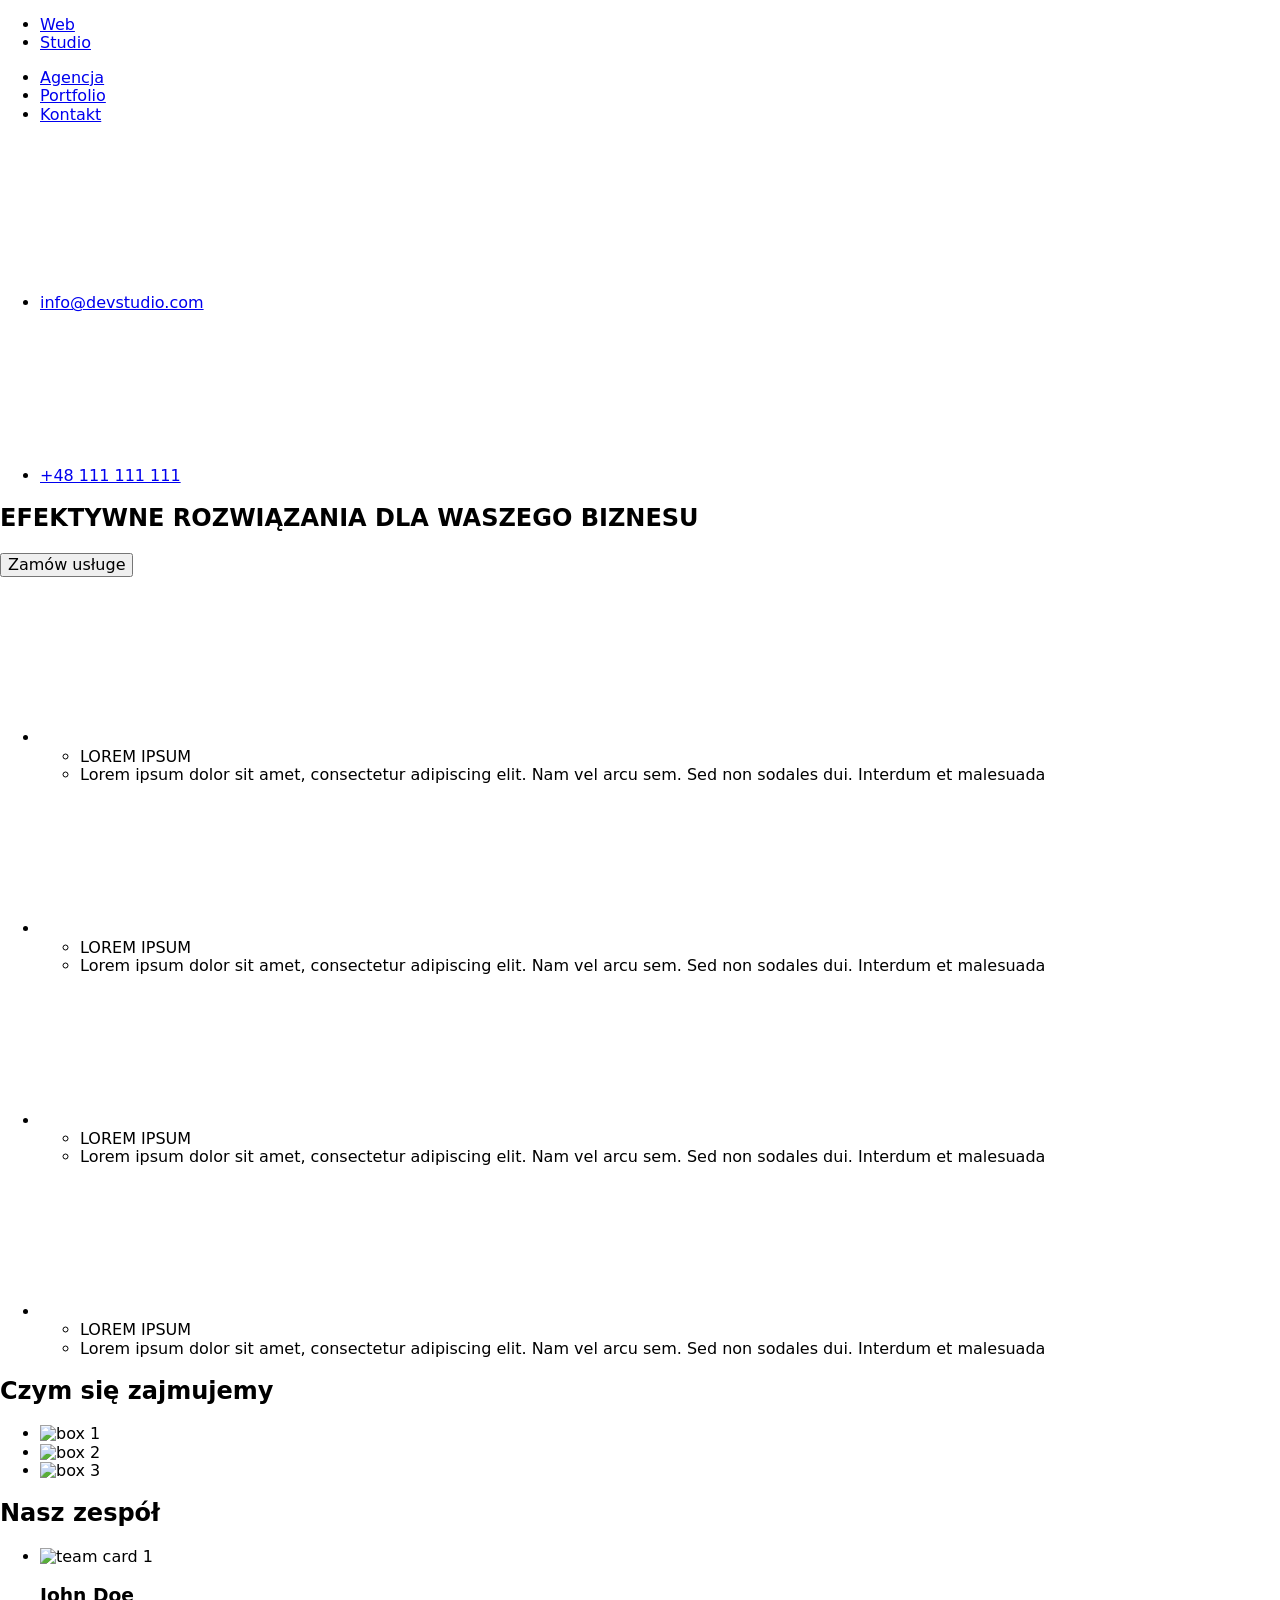
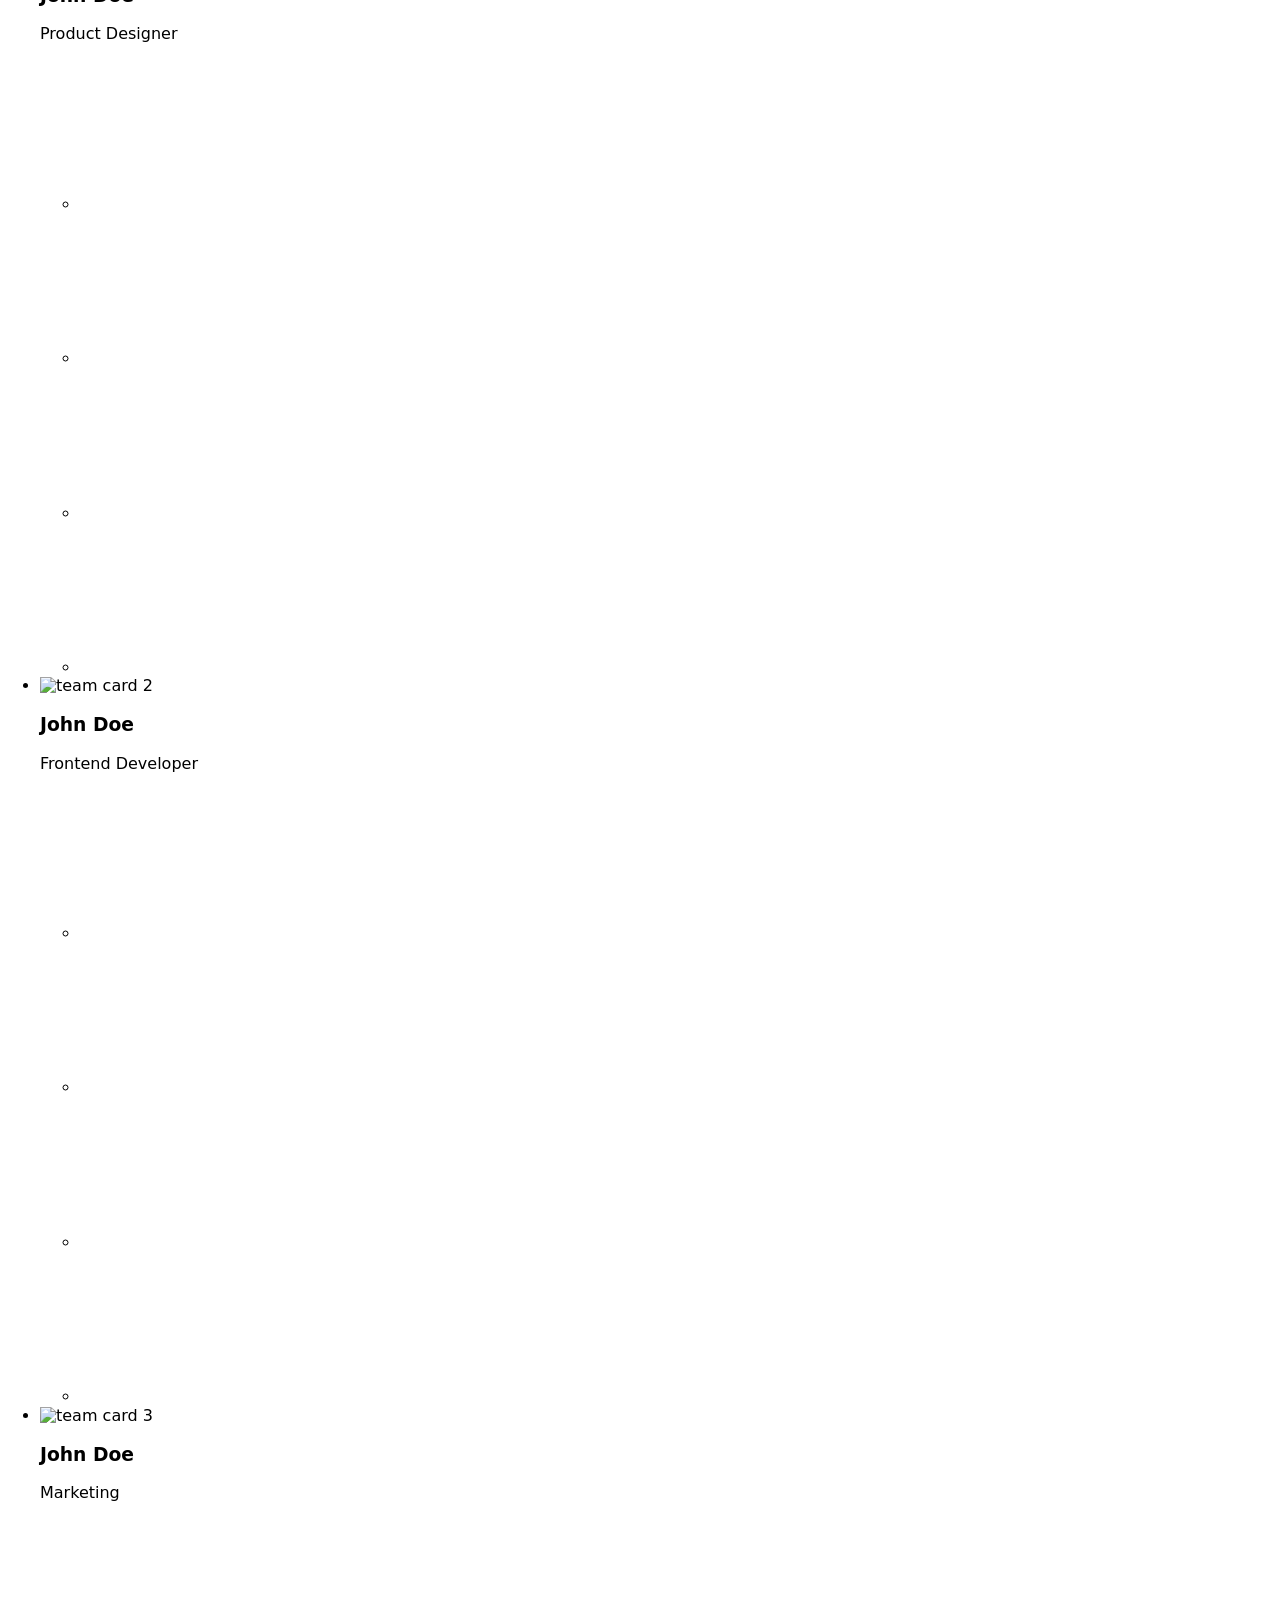
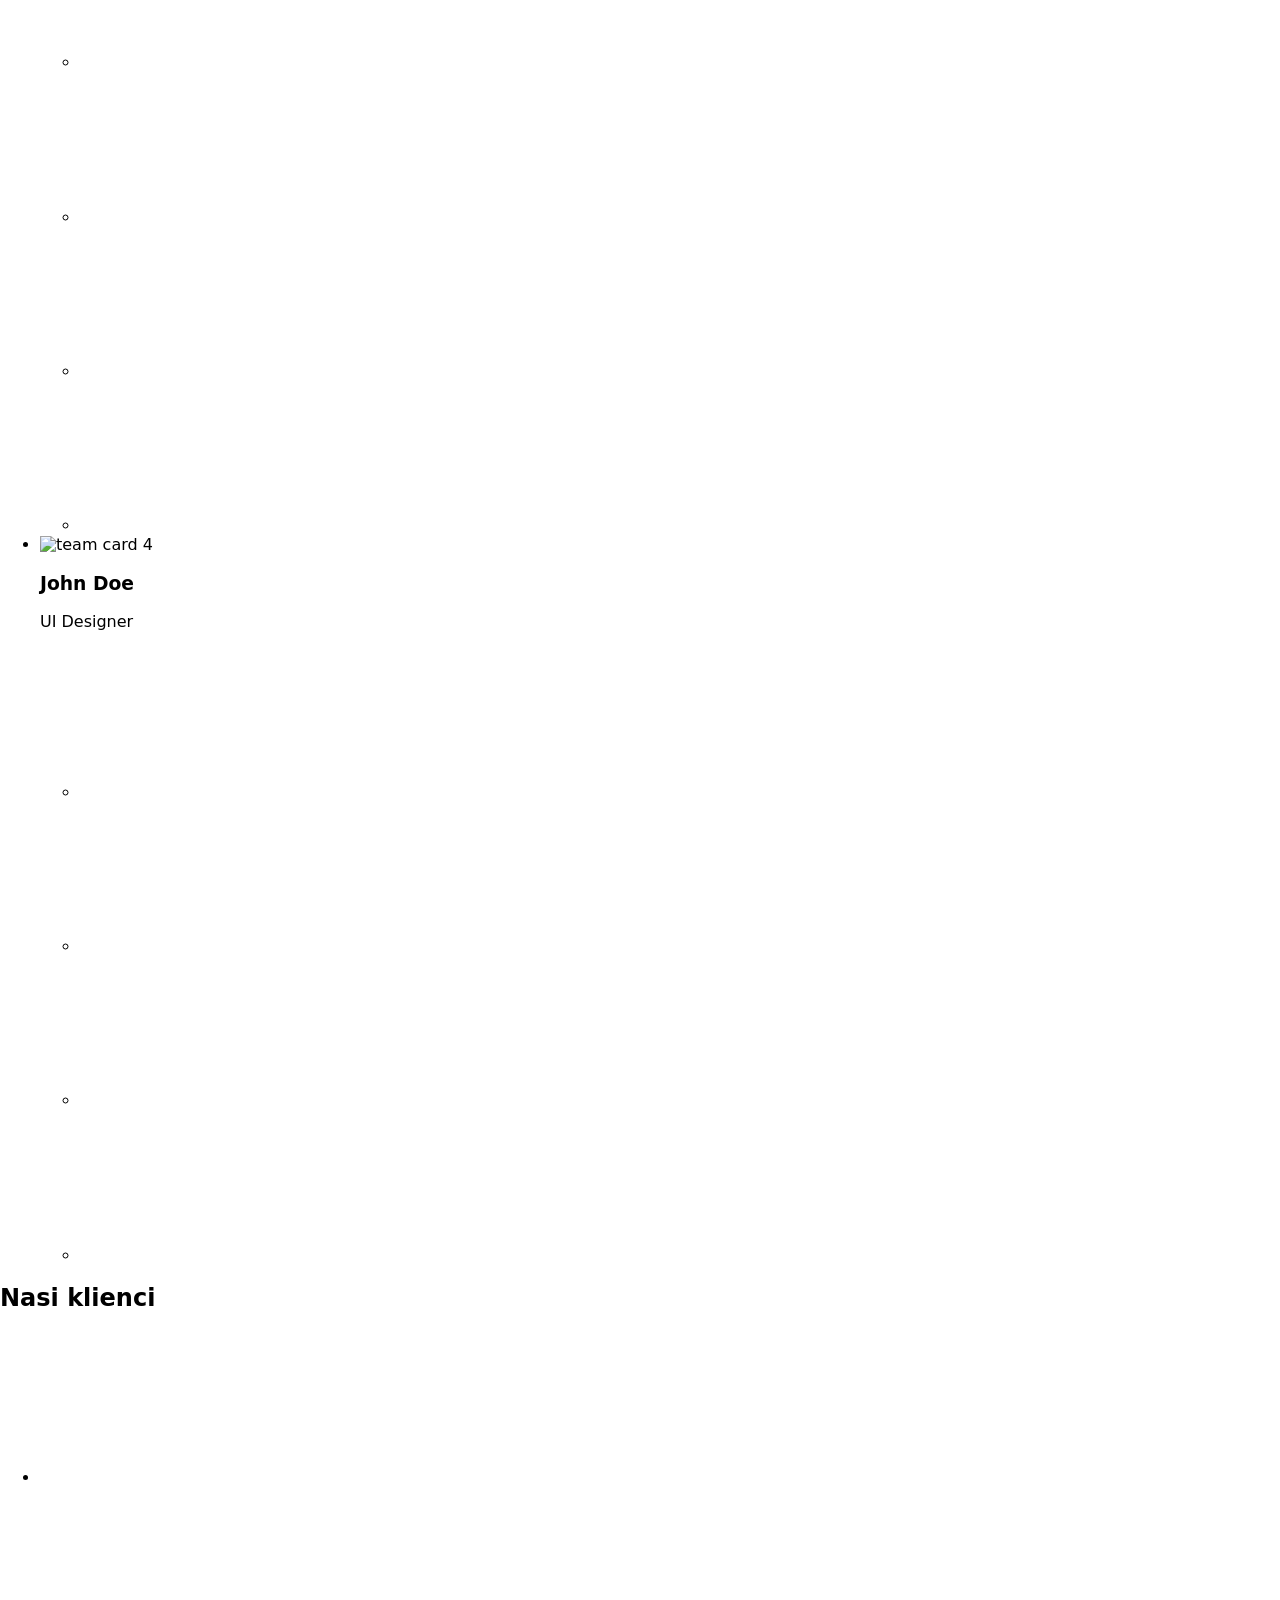
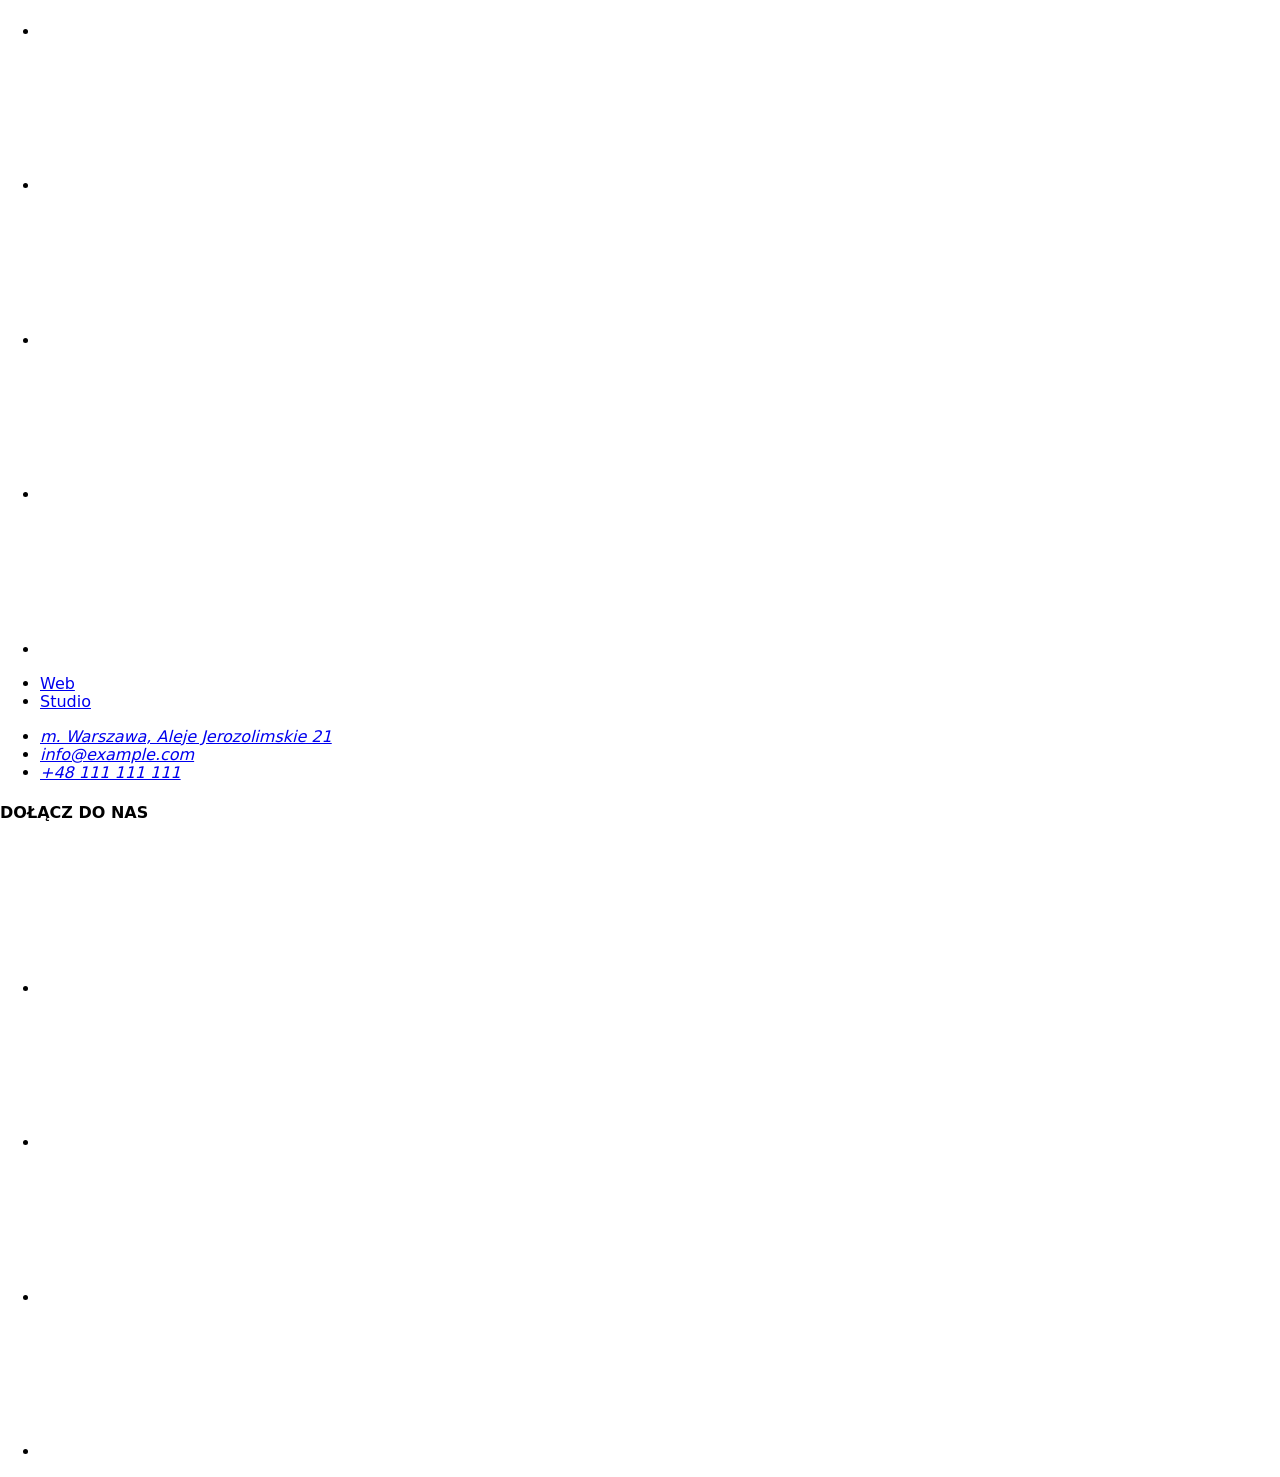
==== index.html @ bf9ada90 "Add files via upload" ====
<!DOCTYPE html>
<html lang="pl">
<head>
    <meta charset="UTF-8">
    <meta http-equiv="X-UA-Compatible" content="IE=edge">
    <meta name="viewport" content="width=device-width, initial-scale=1.0">
    <link rel="stylesheet" href="https://cdnjs.cloudflare.com/ajax/libs/modern-normalize/1.0.0/modern-normalize.min.css" />
    <link rel="stylesheet" href="css/style.css">
    <link rel="preconnect" href="https://fonts.googleapis.com">
    <link rel="preconnect" href="https://fonts.gstatic.com" crossorigin>
    <link href="https://fonts.googleapis.com/css2?family=Raleway:wght@700&family=Roboto:wght@400;500;700;900&display=swap"
        rel="stylesheet">
    <title>Studio</title>
</head>

<body>
    <header class="header">
        <div class="container">
            <nav class="navigation">
                <ul class="navigation-list-logo list">
                    <li class="navigation-list-logo-item"><a class="navigation-list-logo-item-left link" href="index.html">Web</a></li>
                    <li class="navigation-list-logo-item"><a class="navigation-list-logo-item-right link" href="index.html">Studio</a></li>
                </ul>
                <ul class="navigation-list list">
                    <li class="navigation-list-item"><a class="navigation-list-link link" href="#">Agencja</a></li>
                    <li class="navigation-list-item"><a class="navigation-list-link link" href="portfolio.html">Portfolio</a></li>
                    <li class="navigation-list-item"><a class="navigation-list-link link" href="#">Kontakt</a></li>
                </ul> 
            </nav>
                <div class="header-address">
                     <ul class="address list">
                        <svg class="address-icon-envelope">
                            <use href="image/icons.svg#icon-envelope"></use>
                        </svg>
                        <li class="address-list"><a class="address-list-mailto link" href="mailto:info@devstudio.com">info@devstudio.com</a></li>
                        <svg class="address-icon-smartphone">
                            <use href="image/icons.svg#icon-smartphone"></use>
                        </svg>
                        <li class="address-list"><a class="address-list-phone-number link" href="tel:+48111111111">+48 111 111 111</a></li>
                    </ul>
                </div>
        </div>
    </header>
    
    <main class="main">
        <div class="">
            <!--HERO-->
            <section class="hero">
                <div class="container">
                    <div class="hero-central">
                        <h1 class="main-header">EFEKTYWNE ROZWIĄZANIA DLA WASZEGO BIZNESU</h1>
                        <div class="hero-button">
                        <button class="modal-btn size" type="button">Zamów usługe</button>
                        </div>
                    </div>
                </div>
            </section>

            <!-- O nas -->
            <section class="about section">
                <!--Nasze atuty-->
                <div class="about-top">
                    <ul class="about-strengths-list">
                        <li class="about-strengths-list-item list">
                            <div class="about-icon">
                                <svg class="about-icon-item">
                                    <use href="image/icons.svg#icon-antenna"></use>
                                </svg>
                            </div>
                            <ul class="about-strengths-list-item-list list">
                                <li class="about-strengths-list-item-list-item">LOREM IPSUM</li>
                                <li class="about-strengths-list-item-list-item-text">Lorem ipsum dolor sit amet, consectetur adipiscing elit. Nam vel arcu sem. Sed non sodales dui. Interdum et malesuada</li>
                            </ul>
                        </li>    
                   
                        <li class="about-strengths-list-item list">
                            <div class="about-icon">
                                <svg class="about-icon-item">
                                    <use href="image/icons.svg#icon-clock"></use>
                                </svg>
                            </div>
                            <ul class="about-strengths-list-item-list list">
                                <li class="about-strengths-list-item-list-item">LOREM IPSUM</li>
                                <li class="about-strengths-list-item-list-item-text">Lorem ipsum dolor sit amet, consectetur adipiscing elit. Nam vel arcu sem. Sed non sodales dui. Interdum et malesuada</li>
                            </ul>
                        </li>
                        <li class="about-strengths-list-item list">
                            <div class="about-icon">
                                <svg class="about-icon-item">
                                    <use href="image/icons.svg#icon-diagram"></use>
                                </svg>
                            </div>
                            <ul class="about-strengths-list-item-list list">
                                <li class="about-strengths-list-item-list-item">LOREM IPSUM</li>
                                <li class="about-strengths-list-item-list-item-text">Lorem ipsum dolor sit amet, consectetur adipiscing elit. Nam vel arcu sem. Sed non sodales dui. Interdum et malesuada</li>
                            </ul>
                        </li>
                        <li class="about-strengths-list-item list">
                            <div class="about-icon">
                                <svg class="about-icon-item">
                                    <use href="image/icons.svg#icon-astronaut"></use>
                                </svg>
                            </div>
                            <ul class="about-strengths-list-item-list list">
                                <li class="about-strengths-list-item-list-item">LOREM IPSUM</li>
                                <li class="about-strengths-list-item-list-item-text">Lorem ipsum dolor sit amet, consectetur adipiscing elit. Nam vel arcu sem. Sed non sodales dui. Interdum et malesuada</li>
                            </ul>
                            </li>
                    </ul>
                </div>

                <!--Czym się zajmujemy-->
                <div class="about-bottom">
                    <h2 class="secondary-header we-do">Czym się zajmujemy</h2>
                    <ul class="about-img-list">
                        <li class="about-img-list-item list">
                            <img class="about-img-list-img" src="image/job/box1.jpg" alt="box 1" width="370" height="294"/>
                        </li>
                        <li class="about-img-list-item list">
                            <img class="about-img-list-img" src="image/job/box2.jpg" alt="box 2" width="370" height="294"/>
                        </li>
                        <li class="about-img-list-item list">
                            <img class="about-img-list-img" src="image/job/box3.jpg" alt="box 3" width="370" height="294"/>
                        </li>
                    </ul>
                </div>
            </section>

            <!--Agencja-->
            <section class="agency">
                <h2 class="secondary-header team">Nasz zespół</h2>
                <div class="agency-central">
                    <ul class="agency-img-list">
                        <li class="agency-img-list-item list">
                            <img class="agency-img-list-item-team" src="image/team/teamcard1.jpg" alt="team card 1" width="270" height="260">
                                <h3 class="agency-list-name">John Doe</h3>
                                <p class="agency-img-list-item-team-item">Product Designer</p>
                                <ul class="social-list list">
                                    <li class="social-list-item link">
                                        <a class="social-list-link light" href="#">
                                            <svg class="social-icon">
                                                <use href="image/icons.svg#icon-instagram"></use>
                                            </svg>
                                        </a>
                                    </li>
                                    <li class="social-list-item link">
                                        <a class="social-list-link light" href="#">
                                            <svg class="social-icon">
                                                <use href="image/icons.svg#icon-twitter"></use>
                                            </svg>
                                        </a>
                                    </li>
                                    <li class="social-list-item link">
                                        <a class="social-list-link light" href="#">
                                            <svg class="social-icon">
                                                <use href="image/icons.svg#icon-facebook"></use>
                                            </svg>
                                        </a>
                                    </li>
                                    <li class="social-list-item link">
                                        <a class="social-list-link light" href="#">
                                            <svg class="social-icon">
                                                <use href="image/icons.svg#icon-linkedin"></use>
                                            </svg>
                                        </a>
                                    </li>
                                </ul>
                        </li>
                        <li class="agency-img-list-item list">
                            <img class="agency-img-list-item-team" src="image/team/teamcard2.jpg" alt="team card 2" width="270" height="260">
                                <h3 class="agency-list-name">John Doe</h3>
                                <p class="agency-img-list-item-team-item">Frontend Developer</p>
                                <ul class="social-list list">
                                    <li class="social-list-item link">
                                        <a class="social-list-link light" href="#">
                                            <svg class="social-icon">
                                                <use href="image/icons.svg#icon-instagram"></use>
                                            </svg>
                                        </a>
                                    </li>
                                    <li class="social-list-item link">
                                        <a class="social-list-link light" href="#">
                                            <svg class="social-icon">
                                                <use href="image/icons.svg#icon-twitter"></use>
                                            </svg>
                                        </a>
                                    </li>
                                    <li class="social-list-item link">
                                        <a class="social-list-link light" href="#">
                                            <svg class="social-icon">
                                                <use href="image/icons.svg#icon-facebook"></use>
                                            </svg>
                                        </a>
                                    </li>
                                    <li class="social-list-item link">
                                        <a class="social-list-link light" href="#">
                                            <svg class="social-icon">
                                                <use href="image/icons.svg#icon-linkedin"></use>
                                            </svg>
                                        </a>
                                    </li>
                                </ul>
                        </li>
                        <li class="agency-img-list-item list">
                            <img class="agency-img-list-item-team" src="image/team/teamcard3.jpg" alt="team card 3" width="270" height="260">
                                <h3 class="agency-list-name">John Doe</h3>
                                <p class="agency-img-list-item-team-item">Marketing</p>
                                    <ul class="social-list list">
                                        <li class="social-list-item link">
                                            <a class="social-list-link light" href="#">
                                                <svg class="social-icon">
                                                    <use href="image/icons.svg#icon-instagram"></use>
                                                </svg>
                                            </a>
                                        </li>
                                        <li class="social-list-item link">
                                            <a class="social-list-link light" href="#">
                                                <svg class="social-icon">
                                                    <use href="image/icons.svg#icon-twitter"></use>
                                                </svg>
                                            </a>
                                        </li>
                                        <li class="social-list-item link">
                                            <a class="social-list-link light" href="#">
                                                <svg class="social-icon">
                                                    <use href="image/icons.svg#icon-facebook"></use>
                                                </svg>
                                            </a>
                                        </li>
                                        <li class="social-list-item link">
                                            <a class="social-list-link light" href="#">
                                                <svg class="social-icon">
                                                    <use href="image/icons.svg#icon-linkedin"></use>
                                                </svg>
                                            </a>
                                        </li>
                                    </ul>
                        </li>
                        <li class="agency-img-list-item list">
                            <img class="agency-img-list-item-team" src="image/team/teamcard4.jpg" alt="team card 4" width="270" height="260">
                                <h3 class="agency-list-name">John Doe</h3>
                                <p class="agency-img-list-item-team-item">UI Designer</p>
                                    <ul class="social-list list">
                                        <li class="social-list-item link">
                                            <a class="social-list-link light" href="#">
                                                <svg class="social-icon">
                                                    <use href="image/icons.svg#icon-instagram"></use>
                                                </svg>
                                            </a>
                                        </li>
                                        <li class="social-list-item link">
                                            <a class="social-list-link light" href="#">
                                                <svg class="social-icon">
                                                    <use href="image/icons.svg#icon-twitter"></use>
                                                </svg>
                                            </a>
                                        </li>
                                        <li class="social-list-item link">
                                            <a class="social-list-link light" href="#">
                                                <svg class="social-icon">
                                                    <use href="image/icons.svg#icon-facebook"></use>
                                                </svg>
                                            </a>
                                        </li>
                                        <li class="social-list-item link">
                                            <a class="social-list-link light" href="#">
                                                <svg class="social-icon">
                                                    <use href="image/icons.svg#icon-linkedin"></use>
                                                </svg>
                                            </a>
                                        </li>
                                    </ul>
                        </li>
                    
                    </ul>
                </div>

            </section>
                <!--Nasi klienci / OUR CUSTOMERS-->
            <section class="customers container section">
                <div class="customers-item">
                    <h2 class="secondary-header our">Nasi klienci</h2>
                    <ul class="customers-list">
                        <li class="customers-list-item">
                            <svg class="customers-icon">
                                <use href="image/icons.svg#icon-yaco"></use>
                            </svg>
                        </li>
                        <li class="customers-list-item">
                            <svg class="customers-icon">
                                <use href="image/icons.svg#icon-group"></use>
                            </svg>
                        </li>
                        <li class="customers-list-item">
                            <svg class="customers-icon">
                                <use href="image/icons.svg#icon-object"></use>
                            </svg>
                        </li>
                        <li class="customers-list-item">
                            <svg class="customers-icon">
                                <use href="image/icons.svg#icon-foster-peters"></use>
                            </svg>
                        </li>
                        <li class="customers-list-item">
                            <svg class="customers-icon">
                                <use href="image/icons.svg#icon-brand"></use>
                            </svg>
                        </li>
                        <li class="customers-list-item">
                            <svg class="customers-icon">
                                <use href="image/icons.svg#icon-tag-line"></use>
                            </svg>
                        </li>
                    </ul>
                </div>
            </section>
        </div>
    
    </main>

    <footer class="footer">
        <div class="footer-item container">
            <div class="footer-logo">
                <ul class="navigation-list-logo list">
                    <li><a class="navigation-list-logo-item-left" href="index.html">Web</a></li>
                    <li><a class="navigation-list-logo-item-right color" href="index.html">Studio</a></li>
                </ul>
            </div>
            <div class="footer-address top-fm">
                <address class="address">
                    <ul class="address-list list">
                        <li class="address-list-item"><a class="address-list-item-link-address link" href="#" target="_blank">m. Warszawa, Aleje Jerozolimskie 21</a></li>
                        <li class="address-list-item"><a class="address-list-item-link-mailto link" href="mailto:info@example.com">info@example.com</a></li>
                        <li class="address-list-item"><a class="address-list-item-link-phone-number link" href="tel:+48111111111">+48 111 111 111</a></li>
                    </ul>
                </address>
            </div>
           
            <div class="footer-social-list">
               <h4 class="footer-social-item">DOŁĄCZ DO NAS</h4>
                <ul class="social-list list">
                    <li class="social-list-item link">
                        <a class="social-list-link dark" href="#">
                            <svg class="social-icon">
                                <use href="image/icons.svg#icon-instagram"></use>
                            </svg>
                        </a>
                    </li>
                    <li class="social-list-item link">
                        <a class="social-list-link dark" href="#">
                            <svg class="social-icon">
                                <use href="image/icons.svg#icon-twitter"></use>
                            </svg>
                        </a>
                    </li>
                    <li class="social-list-item link">
                        <a class="social-list-link dark" href="#">
                            <svg class="social-icon">
                                <use href="image/icons.svg#icon-facebook"></use>
                            </svg>
                        </a>
                    </li>
                    <li class="social-list-item link">
                        <a class="social-list-link dark" href="#">
                            <svg class="social-icon">
                                <use href="image/icons.svg#icon-linkedin"></use>
                            </svg>
                        </a>
                    </li>
                </ul>
            </div>
        </div>
    </footer>
</body>
</html>
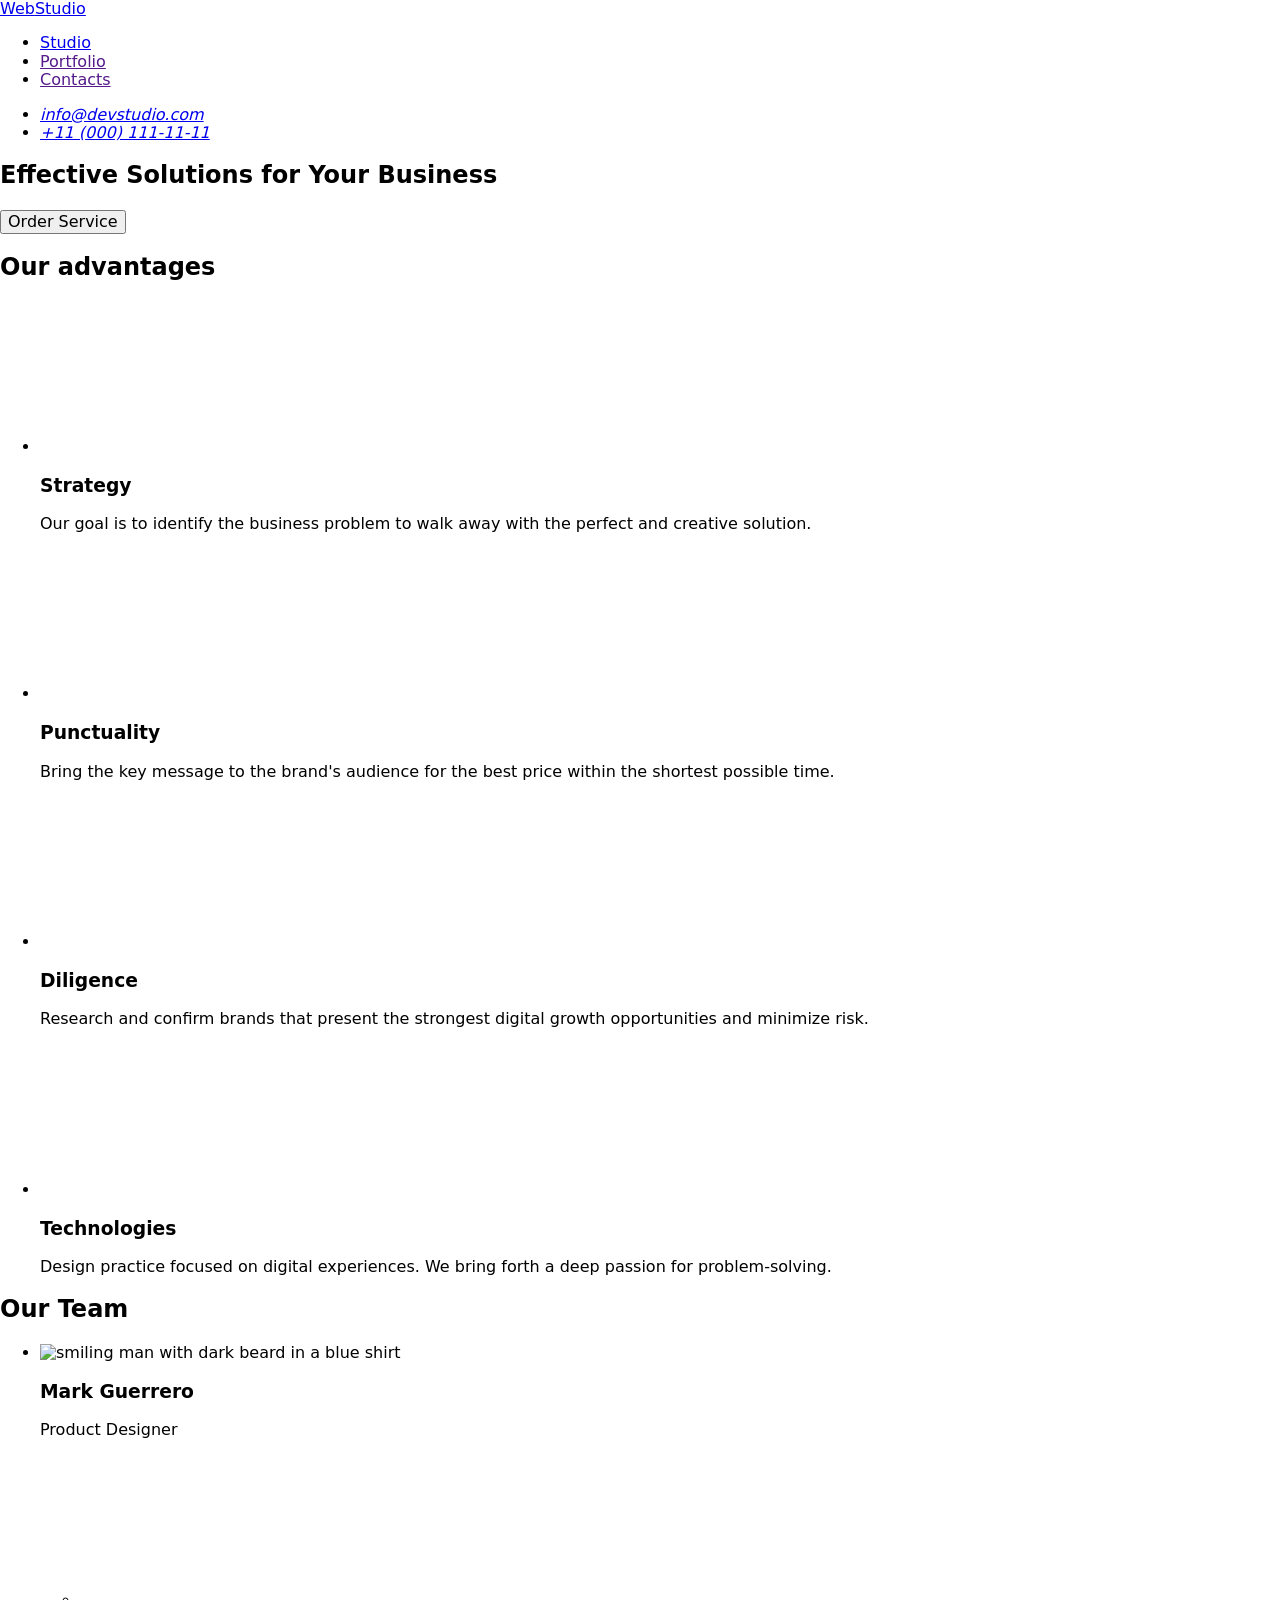
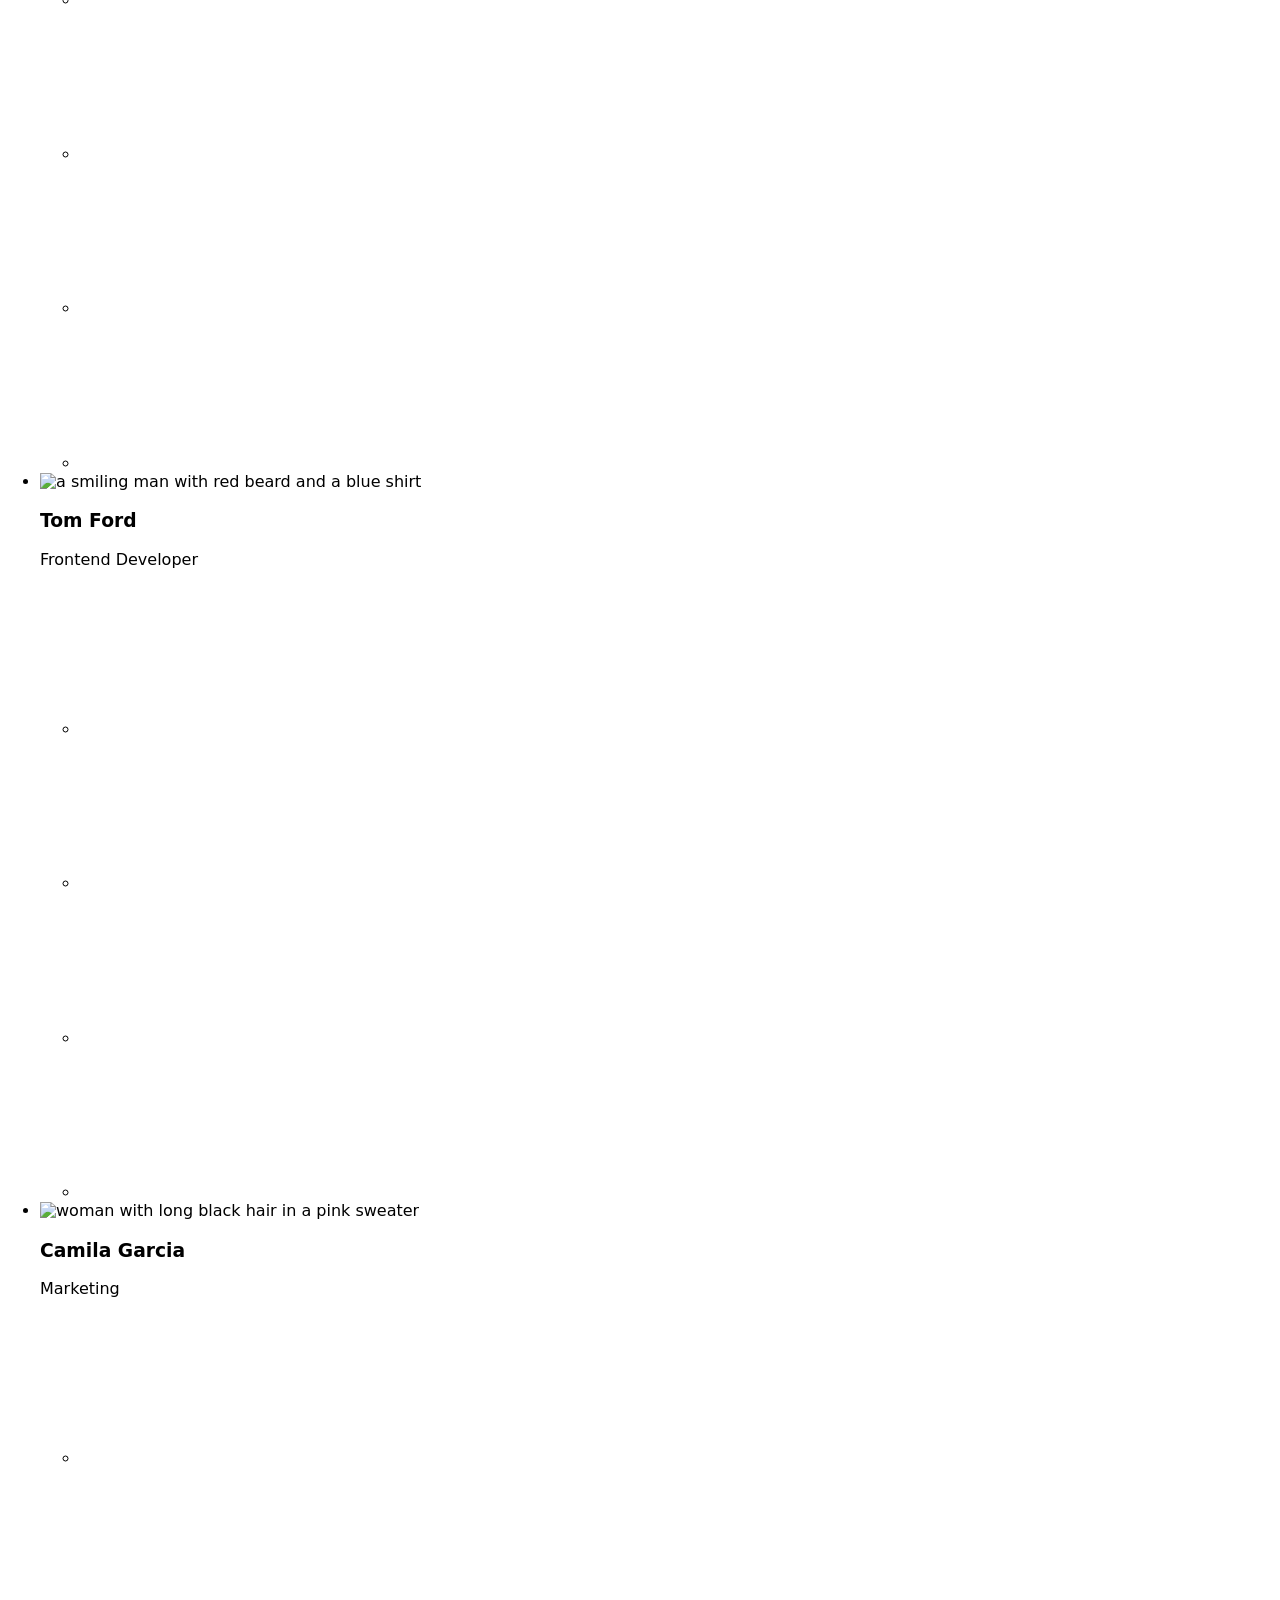
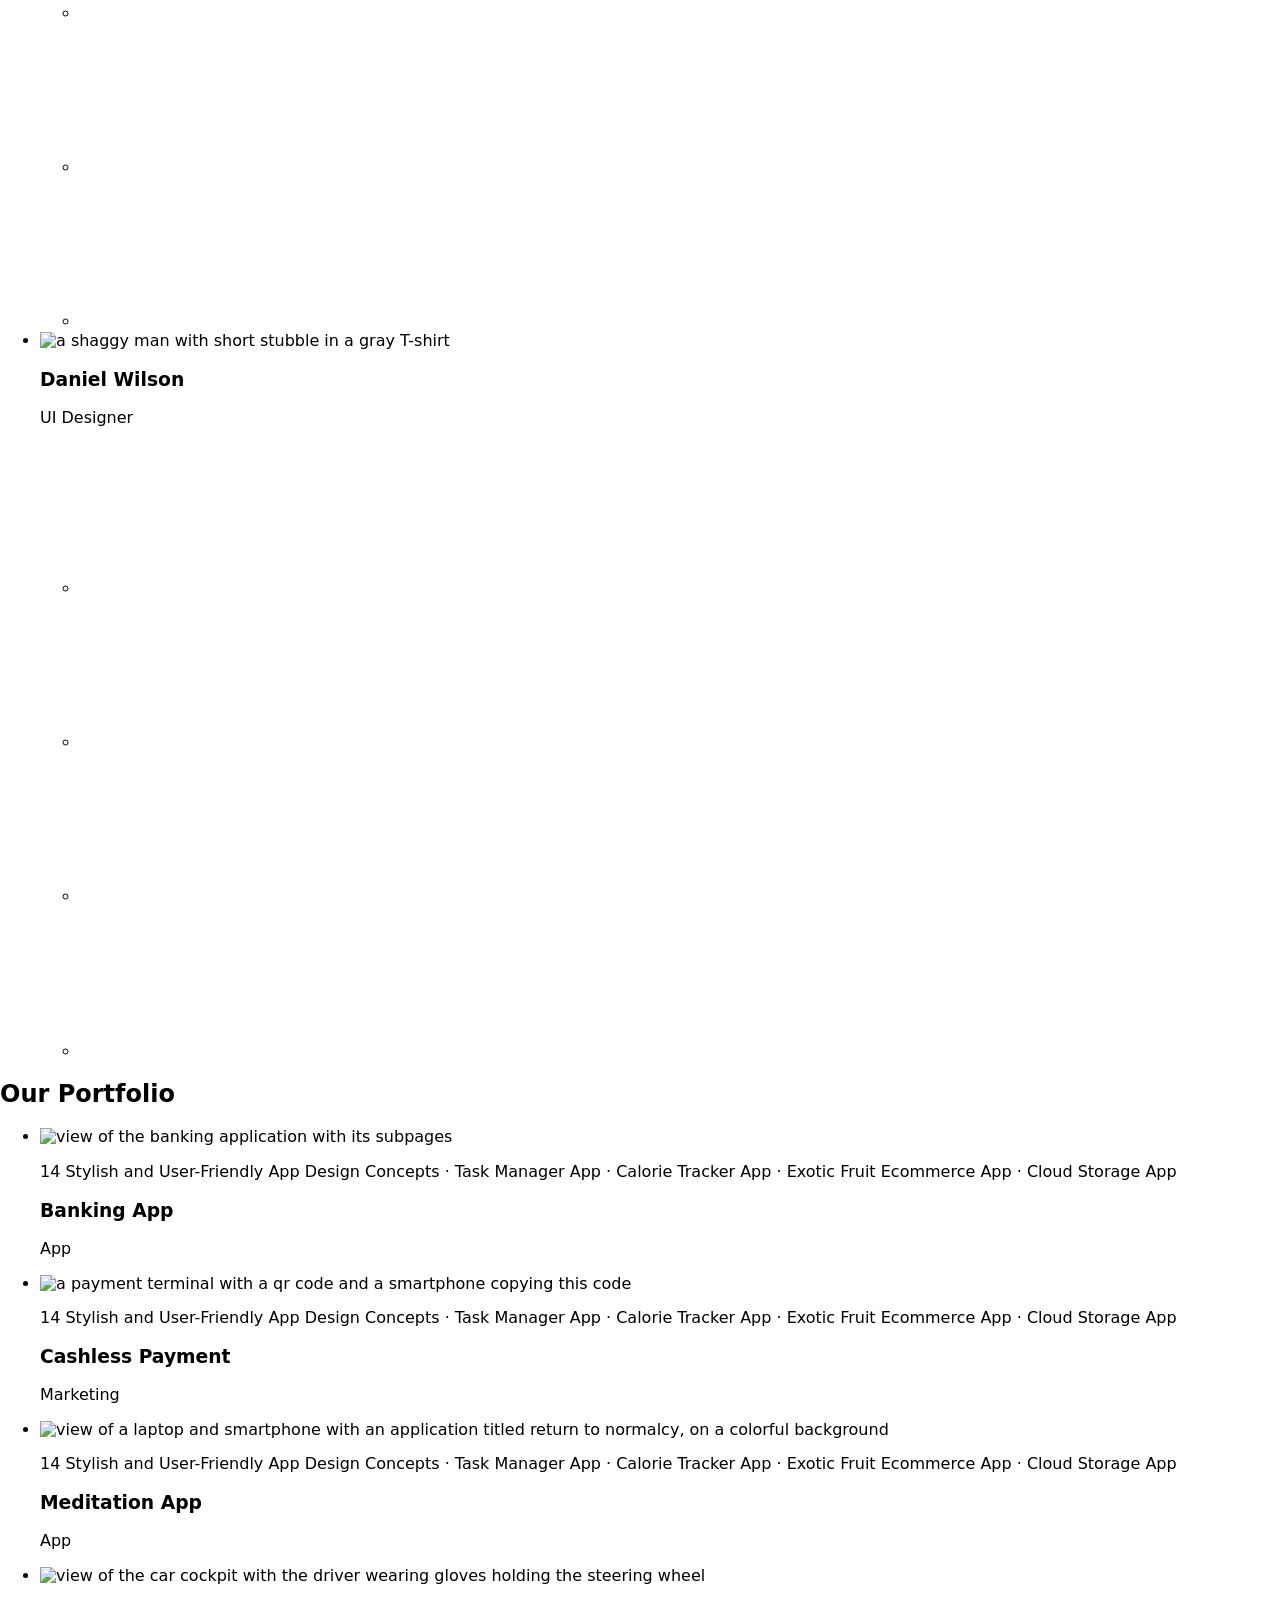
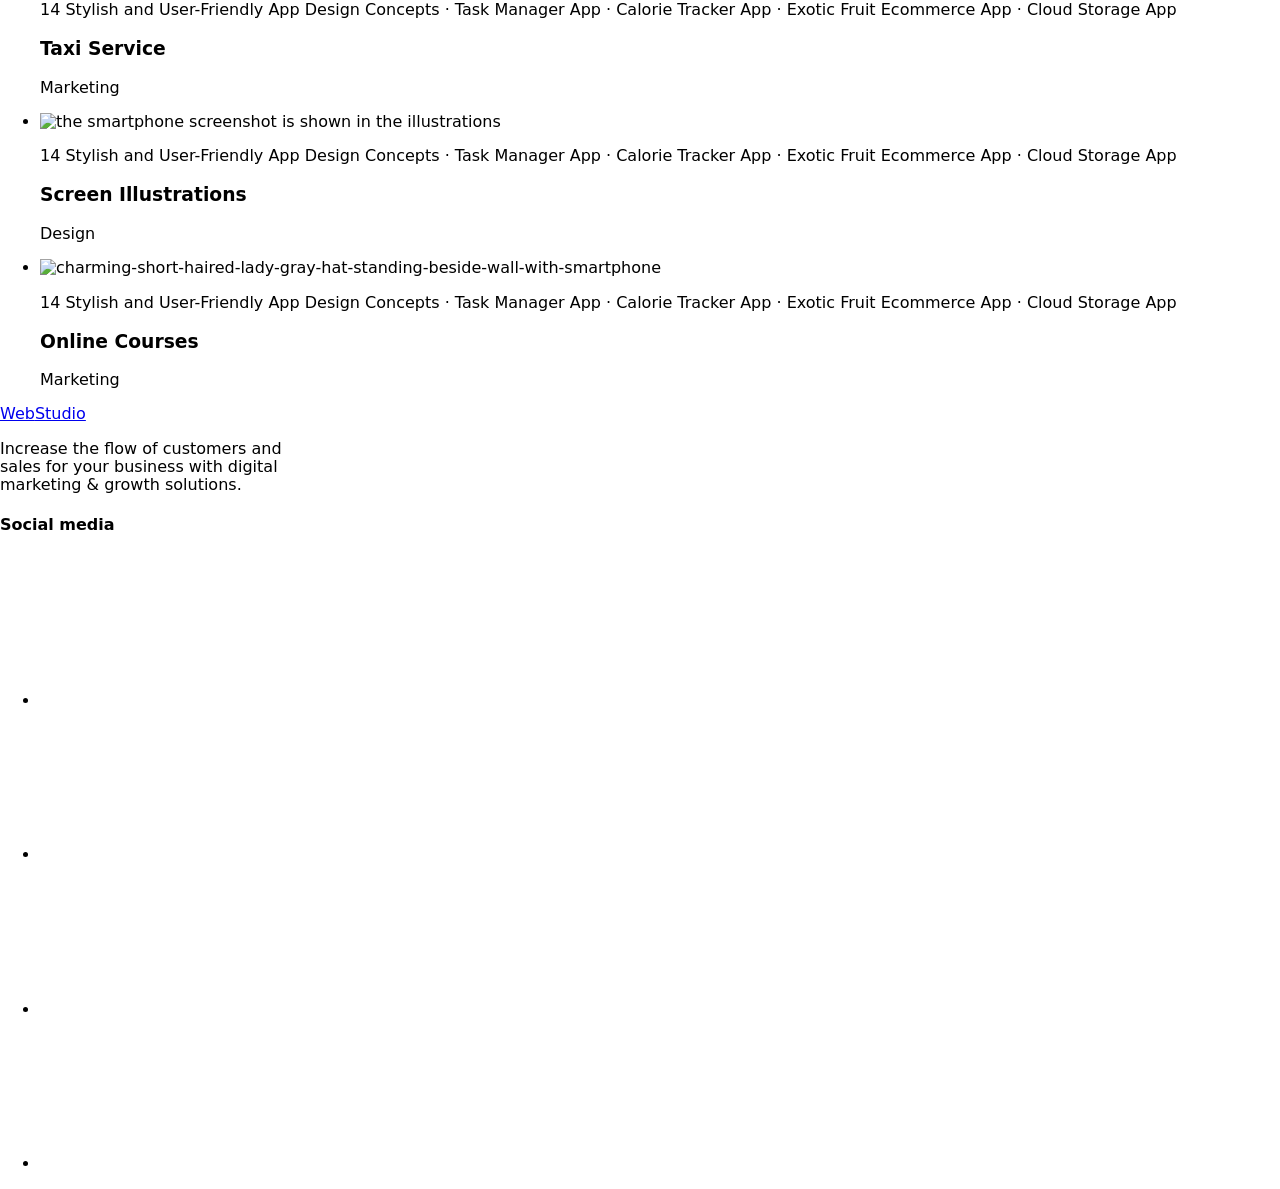
==== commit 4a515b5e: "Add files via upload" ====
--- a/index.html
+++ b/index.html
@@ -1,375 +1,468 @@
 <!DOCTYPE html>
-<html lang="pl">
-<head>
-    <meta charset="UTF-8">
-    <meta http-equiv="X-UA-Compatible" content="IE=edge">
-    <meta name="viewport" content="width=device-width, initial-scale=1.0">
-    <link rel="stylesheet" href="https://cdnjs.cloudflare.com/ajax/libs/modern-normalize/1.0.0/modern-normalize.min.css" />
-    <link rel="stylesheet" href="css/style.css">
-    <link rel="preconnect" href="https://fonts.googleapis.com">
-    <link rel="preconnect" href="https://fonts.gstatic.com" crossorigin>
-    <link href="https://fonts.googleapis.com/css2?family=Raleway:wght@700&family=Roboto:wght@400;500;700;900&display=swap"
-        rel="stylesheet">
-    <title>Studio</title>
-</head>
-
-<body>
+<html lang="en">
+  <head>
+    <meta charset="UTF-8" />
+    <meta http-equiv="X-UA-Compatible" content="IE=edge" />
+    <meta name="viewport" content="width=device-width, initial-scale=1.0" />
+    <link rel="preconnect" href="https://fonts.googleapis.com" />
+    <link rel="preconnect" href="https://fonts.gstatic.com" crossorigin />
+    <link
+      href="https://fonts.googleapis.com/css2?family=Raleway:ital,wght@0,700;1,700&family=Roboto:wght@400;500;700&display=swap"
+      rel="stylesheet"
+    />
+    <link
+      rel="stylesheet"
+      href="https://cdn.jsdelivr.net/npm/modern-normalize@1.1.0/modern-normalize.min.css"
+    />
+    <link rel="stylesheet" href="./css/styles.css" />
+    <title>WebStudio</title>
+  </head>
+
+  <body>
     <header class="header">
+      <div class="container">
+        <nav class="navigation">
+          <a href="./index.html" class="navigation-list-logo-item-left"
+            >Web<span class="navigation-list-logo-item-right">Studio</span></a
+          >
+          <ul class="navigation-list">
+            <li class="navigation-list-item">
+              <a class="navigation-list-link" href="./index.html">Studio</a>
+            </li>
+            <li class="navigation-list-item">
+              <a class="navigation-list-link" href="">Portfolio</a>
+            </li>
+            <li class="navigation-list-item">
+              <a class="navigation-list-link" href="">Contacts</a>
+            </li>
+          </ul>
+        </nav>
+        <address class="address">
+          <ul class="address-list-item">
+            <li class="address-list">
+              <a
+                class="address-list-mailto-phone"
+                href="mailto:info@devstudio.com"
+                >info@devstudio.com</a
+              >
+            </li>
+            <li class="address-list">
+              <a
+                class="address-list-mailto-phone"
+                href="teladdress-list-mailto-phone:+110001111111"
+                >+11 (000) 111-11-11</a
+              >
+            </li>
+          </ul>
+        </address>
+      </div>
+    </header>
+
+    <main class="main">
+      <!--HERO-->
+      <section class="hero">
         <div class="container">
-            <nav class="navigation">
-                <ul class="navigation-list-logo list">
-                    <li class="navigation-list-logo-item"><a class="navigation-list-logo-item-left link" href="index.html">Web</a></li>
-                    <li class="navigation-list-logo-item"><a class="navigation-list-logo-item-right link" href="index.html">Studio</a></li>
+          <h1 class="hero-header">Effective Solutions for Your Business</h1>
+          <button class="modal-btn" type="button">Order Service</button>
+        </div>
+      </section>
+
+      <!--O nas-->
+      <section class="about">
+        <div class="container">
+          <!--Nasze atuty-->
+          <h2 class="secondary-header visually-hidden">Our advantages</h2>
+          <ul class="about-strengths">
+            <li class="about-strengths-list">
+              <div class="about-icon">
+                <svg class="about-icon-item">
+                  <use href="./images/icons.svg#icon-antenna"></use>
+                </svg>
+              </div>
+              <h3 class="about-header-list">Strategy</h3>
+              <p class="about-strengths-list-item">
+                Our goal is to identify the business problem to walk away with
+                the perfect and creative solution.
+              </p>
+            </li>
+            <li class="about-strengths-list">
+              <div class="about-icon">
+                <svg class="about-icon-item">
+                  <use href="./images/icons.svg#icon-clock"></use>
+                </svg>
+              </div>
+              <h3 class="about-header-list">Punctuality</h3>
+              <p class="about-strengths-list-item">
+                Bring the key message to the brand's audience for the best price
+                within the shortest possible time.
+              </p>
+            </li>
+            <li class="about-strengths-list">
+              <div class="about-icon">
+                <svg class="about-icon-item">
+                  <use href="./images/icons.svg#icon-diagram"></use>
+                </svg>
+              </div>
+              <h3 class="about-header-list">Diligence</h3>
+              <p class="about-strengths-list-item">
+                Research and confirm brands that present the strongest digital
+                growth opportunities and minimize risk.
+              </p>
+            </li>
+            <li class="about-strengths-list">
+              <div class="about-icon">
+                <svg class="about-icon-item">
+                  <use href="./images/icons.svg#icon-astronaut"></use>
+                </svg>
+              </div>
+              <h3 class="about-header-list">Technologies</h3>
+              <p class="about-strengths-list-item">
+                Design practice focused on digital experiences. We bring forth a
+                deep passion for problem-solving.
+              </p>
+            </li>
+          </ul>
+        </div>
+      </section>
+
+      <!--Agencja-->
+      <section class="agency">
+        <div class="container">
+          <h2 class="secondary-header mar">Our Team</h2>
+          <ul class="agency-img">
+            <li class="agency-img-list">
+              <img
+                class="agency-img-list-team"
+                src="./images/team/teamcard1.jpg"
+                alt="smiling man with dark beard in a blue shirt"
+                width="264"
+                height="260"
+              />
+              <div class="species">
+                <h3 class="agency-list-name">Mark Guerrero</h3>
+                <p class="agency-list-name-item">Product Designer</p>
+                <ul class="icon-list">
+                  <li class="icon">
+                    <svg class="icon-svg">
+                      <use href="./images/icons.svg#icon-instagram"></use>
+                    </svg>
+                  </li>
+                  <li class="icon">
+                    <svg class="icon-svg">
+                      <use href="./images/icons.svg#icon-twitter"></use>
+                    </svg>
+                  </li>
+                  <li class="icon">
+                    <svg class="icon-svg">
+                      <use href="./images/icons.svg#icon-facebook"></use>
+                    </svg>
+                  </li>
+                  <li class="icon">
+                    <svg class="icon-svg">
+                      <use href="./images/icons.svg#icon-linkedin"></use>
+                    </svg>
+                  </li>
                 </ul>
-                <ul class="navigation-list list">
-                    <li class="navigation-list-item"><a class="navigation-list-link link" href="#">Agencja</a></li>
-                    <li class="navigation-list-item"><a class="navigation-list-link link" href="portfolio.html">Portfolio</a></li>
-                    <li class="navigation-list-item"><a class="navigation-list-link link" href="#">Kontakt</a></li>
-                </ul> 
-            </nav>
-                <div class="header-address">
-                     <ul class="address list">
-                        <svg class="address-icon-envelope">
-                            <use href="image/icons.svg#icon-envelope"></use>
-                        </svg>
-                        <li class="address-list"><a class="address-list-mailto link" href="mailto:info@devstudio.com">info@devstudio.com</a></li>
-                        <svg class="address-icon-smartphone">
-                            <use href="image/icons.svg#icon-smartphone"></use>
-                        </svg>
-                        <li class="address-list"><a class="address-list-phone-number link" href="tel:+48111111111">+48 111 111 111</a></li>
-                    </ul>
-                </div>
-        </div>
-    </header>
-    
-    <main class="main">
-        <div class="">
-            <!--HERO-->
-            <section class="hero">
-                <div class="container">
-                    <div class="hero-central">
-                        <h1 class="main-header">EFEKTYWNE ROZWIĄZANIA DLA WASZEGO BIZNESU</h1>
-                        <div class="hero-button">
-                        <button class="modal-btn size" type="button">Zamów usługe</button>
-                        </div>
-                    </div>
-                </div>
-            </section>
-
-            <!-- O nas -->
-            <section class="about section">
-                <!--Nasze atuty-->
-                <div class="about-top">
-                    <ul class="about-strengths-list">
-                        <li class="about-strengths-list-item list">
-                            <div class="about-icon">
-                                <svg class="about-icon-item">
-                                    <use href="image/icons.svg#icon-antenna"></use>
-                                </svg>
-                            </div>
-                            <ul class="about-strengths-list-item-list list">
-                                <li class="about-strengths-list-item-list-item">LOREM IPSUM</li>
-                                <li class="about-strengths-list-item-list-item-text">Lorem ipsum dolor sit amet, consectetur adipiscing elit. Nam vel arcu sem. Sed non sodales dui. Interdum et malesuada</li>
-                            </ul>
-                        </li>    
-                   
-                        <li class="about-strengths-list-item list">
-                            <div class="about-icon">
-                                <svg class="about-icon-item">
-                                    <use href="image/icons.svg#icon-clock"></use>
-                                </svg>
-                            </div>
-                            <ul class="about-strengths-list-item-list list">
-                                <li class="about-strengths-list-item-list-item">LOREM IPSUM</li>
-                                <li class="about-strengths-list-item-list-item-text">Lorem ipsum dolor sit amet, consectetur adipiscing elit. Nam vel arcu sem. Sed non sodales dui. Interdum et malesuada</li>
-                            </ul>
-                        </li>
-                        <li class="about-strengths-list-item list">
-                            <div class="about-icon">
-                                <svg class="about-icon-item">
-                                    <use href="image/icons.svg#icon-diagram"></use>
-                                </svg>
-                            </div>
-                            <ul class="about-strengths-list-item-list list">
-                                <li class="about-strengths-list-item-list-item">LOREM IPSUM</li>
-                                <li class="about-strengths-list-item-list-item-text">Lorem ipsum dolor sit amet, consectetur adipiscing elit. Nam vel arcu sem. Sed non sodales dui. Interdum et malesuada</li>
-                            </ul>
-                        </li>
-                        <li class="about-strengths-list-item list">
-                            <div class="about-icon">
-                                <svg class="about-icon-item">
-                                    <use href="image/icons.svg#icon-astronaut"></use>
-                                </svg>
-                            </div>
-                            <ul class="about-strengths-list-item-list list">
-                                <li class="about-strengths-list-item-list-item">LOREM IPSUM</li>
-                                <li class="about-strengths-list-item-list-item-text">Lorem ipsum dolor sit amet, consectetur adipiscing elit. Nam vel arcu sem. Sed non sodales dui. Interdum et malesuada</li>
-                            </ul>
-                            </li>
-                    </ul>
-                </div>
-
-                <!--Czym się zajmujemy-->
-                <div class="about-bottom">
-                    <h2 class="secondary-header we-do">Czym się zajmujemy</h2>
-                    <ul class="about-img-list">
-                        <li class="about-img-list-item list">
-                            <img class="about-img-list-img" src="image/job/box1.jpg" alt="box 1" width="370" height="294"/>
-                        </li>
-                        <li class="about-img-list-item list">
-                            <img class="about-img-list-img" src="image/job/box2.jpg" alt="box 2" width="370" height="294"/>
-                        </li>
-                        <li class="about-img-list-item list">
-                            <img class="about-img-list-img" src="image/job/box3.jpg" alt="box 3" width="370" height="294"/>
-                        </li>
-                    </ul>
-                </div>
-            </section>
-
-            <!--Agencja-->
-            <section class="agency">
-                <h2 class="secondary-header team">Nasz zespół</h2>
-                <div class="agency-central">
-                    <ul class="agency-img-list">
-                        <li class="agency-img-list-item list">
-                            <img class="agency-img-list-item-team" src="image/team/teamcard1.jpg" alt="team card 1" width="270" height="260">
-                                <h3 class="agency-list-name">John Doe</h3>
-                                <p class="agency-img-list-item-team-item">Product Designer</p>
-                                <ul class="social-list list">
-                                    <li class="social-list-item link">
-                                        <a class="social-list-link light" href="#">
-                                            <svg class="social-icon">
-                                                <use href="image/icons.svg#icon-instagram"></use>
-                                            </svg>
-                                        </a>
-                                    </li>
-                                    <li class="social-list-item link">
-                                        <a class="social-list-link light" href="#">
-                                            <svg class="social-icon">
-                                                <use href="image/icons.svg#icon-twitter"></use>
-                                            </svg>
-                                        </a>
-                                    </li>
-                                    <li class="social-list-item link">
-                                        <a class="social-list-link light" href="#">
-                                            <svg class="social-icon">
-                                                <use href="image/icons.svg#icon-facebook"></use>
-                                            </svg>
-                                        </a>
-                                    </li>
-                                    <li class="social-list-item link">
-                                        <a class="social-list-link light" href="#">
-                                            <svg class="social-icon">
-                                                <use href="image/icons.svg#icon-linkedin"></use>
-                                            </svg>
-                                        </a>
-                                    </li>
-                                </ul>
-                        </li>
-                        <li class="agency-img-list-item list">
-                            <img class="agency-img-list-item-team" src="image/team/teamcard2.jpg" alt="team card 2" width="270" height="260">
-                                <h3 class="agency-list-name">John Doe</h3>
-                                <p class="agency-img-list-item-team-item">Frontend Developer</p>
-                                <ul class="social-list list">
-                                    <li class="social-list-item link">
-                                        <a class="social-list-link light" href="#">
-                                            <svg class="social-icon">
-                                                <use href="image/icons.svg#icon-instagram"></use>
-                                            </svg>
-                                        </a>
-                                    </li>
-                                    <li class="social-list-item link">
-                                        <a class="social-list-link light" href="#">
-                                            <svg class="social-icon">
-                                                <use href="image/icons.svg#icon-twitter"></use>
-                                            </svg>
-                                        </a>
-                                    </li>
-                                    <li class="social-list-item link">
-                                        <a class="social-list-link light" href="#">
-                                            <svg class="social-icon">
-                                                <use href="image/icons.svg#icon-facebook"></use>
-                                            </svg>
-                                        </a>
-                                    </li>
-                                    <li class="social-list-item link">
-                                        <a class="social-list-link light" href="#">
-                                            <svg class="social-icon">
-                                                <use href="image/icons.svg#icon-linkedin"></use>
-                                            </svg>
-                                        </a>
-                                    </li>
-                                </ul>
-                        </li>
-                        <li class="agency-img-list-item list">
-                            <img class="agency-img-list-item-team" src="image/team/teamcard3.jpg" alt="team card 3" width="270" height="260">
-                                <h3 class="agency-list-name">John Doe</h3>
-                                <p class="agency-img-list-item-team-item">Marketing</p>
-                                    <ul class="social-list list">
-                                        <li class="social-list-item link">
-                                            <a class="social-list-link light" href="#">
-                                                <svg class="social-icon">
-                                                    <use href="image/icons.svg#icon-instagram"></use>
-                                                </svg>
-                                            </a>
-                                        </li>
-                                        <li class="social-list-item link">
-                                            <a class="social-list-link light" href="#">
-                                                <svg class="social-icon">
-                                                    <use href="image/icons.svg#icon-twitter"></use>
-                                                </svg>
-                                            </a>
-                                        </li>
-                                        <li class="social-list-item link">
-                                            <a class="social-list-link light" href="#">
-                                                <svg class="social-icon">
-                                                    <use href="image/icons.svg#icon-facebook"></use>
-                                                </svg>
-                                            </a>
-                                        </li>
-                                        <li class="social-list-item link">
-                                            <a class="social-list-link light" href="#">
-                                                <svg class="social-icon">
-                                                    <use href="image/icons.svg#icon-linkedin"></use>
-                                                </svg>
-                                            </a>
-                                        </li>
-                                    </ul>
-                        </li>
-                        <li class="agency-img-list-item list">
-                            <img class="agency-img-list-item-team" src="image/team/teamcard4.jpg" alt="team card 4" width="270" height="260">
-                                <h3 class="agency-list-name">John Doe</h3>
-                                <p class="agency-img-list-item-team-item">UI Designer</p>
-                                    <ul class="social-list list">
-                                        <li class="social-list-item link">
-                                            <a class="social-list-link light" href="#">
-                                                <svg class="social-icon">
-                                                    <use href="image/icons.svg#icon-instagram"></use>
-                                                </svg>
-                                            </a>
-                                        </li>
-                                        <li class="social-list-item link">
-                                            <a class="social-list-link light" href="#">
-                                                <svg class="social-icon">
-                                                    <use href="image/icons.svg#icon-twitter"></use>
-                                                </svg>
-                                            </a>
-                                        </li>
-                                        <li class="social-list-item link">
-                                            <a class="social-list-link light" href="#">
-                                                <svg class="social-icon">
-                                                    <use href="image/icons.svg#icon-facebook"></use>
-                                                </svg>
-                                            </a>
-                                        </li>
-                                        <li class="social-list-item link">
-                                            <a class="social-list-link light" href="#">
-                                                <svg class="social-icon">
-                                                    <use href="image/icons.svg#icon-linkedin"></use>
-                                                </svg>
-                                            </a>
-                                        </li>
-                                    </ul>
-                        </li>
-                    
-                    </ul>
-                </div>
-
-            </section>
-                <!--Nasi klienci / OUR CUSTOMERS-->
-            <section class="customers container section">
-                <div class="customers-item">
-                    <h2 class="secondary-header our">Nasi klienci</h2>
-                    <ul class="customers-list">
-                        <li class="customers-list-item">
-                            <svg class="customers-icon">
-                                <use href="image/icons.svg#icon-yaco"></use>
-                            </svg>
-                        </li>
-                        <li class="customers-list-item">
-                            <svg class="customers-icon">
-                                <use href="image/icons.svg#icon-group"></use>
-                            </svg>
-                        </li>
-                        <li class="customers-list-item">
-                            <svg class="customers-icon">
-                                <use href="image/icons.svg#icon-object"></use>
-                            </svg>
-                        </li>
-                        <li class="customers-list-item">
-                            <svg class="customers-icon">
-                                <use href="image/icons.svg#icon-foster-peters"></use>
-                            </svg>
-                        </li>
-                        <li class="customers-list-item">
-                            <svg class="customers-icon">
-                                <use href="image/icons.svg#icon-brand"></use>
-                            </svg>
-                        </li>
-                        <li class="customers-list-item">
-                            <svg class="customers-icon">
-                                <use href="image/icons.svg#icon-tag-line"></use>
-                            </svg>
-                        </li>
-                    </ul>
-                </div>
-            </section>
-        </div>
-    
+              </div>
+            </li>
+            <li class="agency-img-list">
+              <img
+                class="agency-img-list-team"
+                src="./images/team/teamcard2.jpg"
+                alt="a smiling man with red beard and a blue shirt"
+                width="264"
+                height="260"
+              />
+              <div class="species">
+                <h3 class="agency-list-name">Tom Ford</h3>
+                <p class="agency-list-name-item">Frontend Developer</p>
+                <ul class="icon-list">
+                  <li class="icon">
+                    <svg class="icon-svg">
+                      <use href="./images/icons.svg#icon-instagram"></use>
+                    </svg>
+                  </li>
+                  <li class="icon">
+                    <svg class="icon-svg">
+                      <use href="./images/icons.svg#icon-twitter"></use>
+                    </svg>
+                  </li>
+                  <li class="icon">
+                    <svg class="icon-svg">
+                      <use href="./images/icons.svg#icon-facebook"></use>
+                    </svg>
+                  </li>
+                  <li class="icon">
+                    <svg class="icon-svg">
+                      <use href="./images/icons.svg#icon-linkedin"></use>
+                    </svg>
+                  </li>
+                </ul>
+              </div>
+            </li>
+            <li class="agency-img-list">
+              <img
+                class="agency-img-list-team"
+                src="./images/team/teamcard3.jpg"
+                alt="woman with long black hair in a pink sweater"
+                width="264"
+                height="260"
+              />
+              <div class="species">
+                <h3 class="agency-list-name">Camila Garcia</h3>
+                <p class="agency-list-name-item">Marketing</p>
+                <ul class="icon-list">
+                  <li class="icon">
+                    <svg class="icon-svg">
+                      <use href="./images/icons.svg#icon-instagram"></use>
+                    </svg>
+                  </li>
+                  <li class="icon">
+                    <svg class="icon-svg">
+                      <use href="./images/icons.svg#icon-twitter"></use>
+                    </svg>
+                  </li>
+                  <li class="icon">
+                    <svg class="icon-svg">
+                      <use href="./images/icons.svg#icon-facebook"></use>
+                    </svg>
+                  </li>
+                  <li class="icon">
+                    <svg class="icon-svg">
+                      <use href="./images/icons.svg#icon-linkedin"></use>
+                    </svg>
+                  </li>
+                </ul>
+              </div>
+            </li>
+            <li class="agency-img-list">
+              <img
+                class="agency-img-list-team"
+                src="./images/team/teamcard4.jpg"
+                alt="a shaggy man with short stubble in a gray T-shirt"
+                width="264"
+                height="260"
+              />
+              <div class="species">
+                <h3 class="agency-list-name">Daniel Wilson</h3>
+                <p class="agency-list-name-item">UI Designer</p>
+                <ul class="icon-list">
+                  <li class="icon">
+                    <svg class="icon-svg">
+                      <use href="./images/icons.svg#icon-instagram"></use>
+                    </svg>
+                  </li>
+                  <li class="icon">
+                    <svg class="icon-svg">
+                      <use href="./images/icons.svg#icon-twitter"></use>
+                    </svg>
+                  </li>
+                  <li class="icon">
+                    <svg class="icon-svg">
+                      <use href="./images/icons.svg#icon-facebook"></use>
+                    </svg>
+                  </li>
+                  <li class="icon">
+                    <svg class="icon-svg">
+                      <use href="./images/icons.svg#icon-linkedin"></use>
+                    </svg>
+                  </li>
+                </ul>
+              </div>
+            </li>
+          </ul>
+        </div>
+      </section>
+
+      <!--Portfolio-->
+      <section class="portfolio">
+        <div class="container">
+          <h2 class="secondary-header mar">Our Portfolio</h2>
+          <ul class="portfolio-img">
+            <li class="portfolio-img-list">
+              <div class="box">
+                <img
+                  class="portfolio-img-list-item"
+                  src="./images/portfolio/img1.jpg"
+                  alt="view of the banking application with its subpages"
+                  width="360"
+                  height="300"
+                />
+                <div class="overlay">
+                  <p class="content">
+                    14 Stylish and User-Friendly App Design Concepts · Task
+                    Manager App · Calorie Tracker App · Exotic Fruit Ecommerce
+                    App · Cloud Storage App
+                  </p>
+                </div>
+              </div>
+              <div class="card-content">
+                <h3 class="portfolio-list-title">Banking App</h3>
+                <p class="portfolio-list-product">App</p>
+              </div>
+            </li>
+            <li class="portfolio-img-list">
+              <div class="box">
+                <img
+                  class="portfolio-img-list-item"
+                  src="./images/portfolio/img2.jpg"
+                  alt="a payment terminal with a qr code and a smartphone copying this code"
+                  width="360"
+                  height="300"
+                />
+                <div class="overlay">
+                  <p class="content">
+                    14 Stylish and User-Friendly App Design Concepts · Task
+                    Manager App · Calorie Tracker App · Exotic Fruit Ecommerce
+                    App · Cloud Storage App
+                  </p>
+                </div>
+              </div>
+              <div class="card-content">
+                <h3 class="portfolio-list-title">Cashless Payment</h3>
+                <p class="portfolio-list-product">Marketing</p>
+              </div>
+            </li>
+            <li class="portfolio-img-list">
+              <div class="box">
+                <img
+                  class="portfolio-img-list-item"
+                  src="./images/portfolio/img3.jpg"
+                  alt="view of a laptop and smartphone with an application titled return to normalcy, on a colorful background"
+                  width="360"
+                  height="300"
+                />
+                <div class="overlay">
+                  <p class="content">
+                    14 Stylish and User-Friendly App Design Concepts · Task
+                    Manager App · Calorie Tracker App · Exotic Fruit Ecommerce
+                    App · Cloud Storage App
+                  </p>
+                </div>
+              </div>
+              <div class="card-content">
+                <h3 class="portfolio-list-title">Meditation App</h3>
+                <p class="portfolio-list-product">App</p>
+              </div>
+            </li>
+            <li class="portfolio-img-list">
+              <div class="box">
+                <img
+                  class="portfolio-img-list-item"
+                  src="./images/portfolio/img4.jpg"
+                  alt="view of the car cockpit with the driver wearing gloves holding the steering wheel"
+                  width="360"
+                  height="300"
+                />
+                <div class="overlay">
+                  <p class="content">
+                    14 Stylish and User-Friendly App Design Concepts · Task
+                    Manager App · Calorie Tracker App · Exotic Fruit Ecommerce
+                    App · Cloud Storage App
+                  </p>
+                </div>
+              </div>
+              <div class="card-content">
+                <h3 class="portfolio-list-title">Taxi Service</h3>
+                <p class="portfolio-list-product">Marketing</p>
+              </div>
+            </li>
+            <li class="portfolio-img-list">
+              <div class="box">
+                <img
+                  class="portfolio-img-list-item"
+                  src="./images/portfolio/img5.jpg"
+                  alt="the smartphone screenshot is shown in the illustrations"
+                  width="360"
+                  height="300"
+                />
+                <div class="overlay">
+                  <p class="content">
+                    14 Stylish and User-Friendly App Design Concepts · Task
+                    Manager App · Calorie Tracker App · Exotic Fruit Ecommerce
+                    App · Cloud Storage App
+                  </p>
+                </div>
+              </div>
+              <div class="card-content">
+                <h3 class="portfolio-list-title">Screen Illustrations</h3>
+                <p class="portfolio-list-product">Design</p>
+              </div>
+            </li>
+            <li class="portfolio-img-list">
+              <div class="box">
+                <img
+                  class="portfolio-img-list-item"
+                  src="./images/portfolio/img6.jpg"
+                  alt="charming-short-haired-lady-gray-hat-standing-beside-wall-with-smartphone"
+                  width="360"
+                  height="300"
+                />
+                <div class="overlay">
+                  <p class="content">
+                    14 Stylish and User-Friendly App Design Concepts · Task
+                    Manager App · Calorie Tracker App · Exotic Fruit Ecommerce
+                    App · Cloud Storage App
+                  </p>
+                </div>
+              </div>
+              <div class="card-content">
+                <h3 class="portfolio-list-title">Online Courses</h3>
+                <p class="portfolio-list-product">Marketing</p>
+              </div>
+            </li>
+          </ul>
+        </div>
+      </section>
     </main>
 
+    <!---->
     <footer class="footer">
-        <div class="footer-item container">
-            <div class="footer-logo">
-                <ul class="navigation-list-logo list">
-                    <li><a class="navigation-list-logo-item-left" href="index.html">Web</a></li>
-                    <li><a class="navigation-list-logo-item-right color" href="index.html">Studio</a></li>
-                </ul>
-            </div>
-            <div class="footer-address top-fm">
-                <address class="address">
-                    <ul class="address-list list">
-                        <li class="address-list-item"><a class="address-list-item-link-address link" href="#" target="_blank">m. Warszawa, Aleje Jerozolimskie 21</a></li>
-                        <li class="address-list-item"><a class="address-list-item-link-mailto link" href="mailto:info@example.com">info@example.com</a></li>
-                        <li class="address-list-item"><a class="address-list-item-link-phone-number link" href="tel:+48111111111">+48 111 111 111</a></li>
-                    </ul>
-                </address>
-            </div>
-           
-            <div class="footer-social-list">
-               <h4 class="footer-social-item">DOŁĄCZ DO NAS</h4>
-                <ul class="social-list list">
-                    <li class="social-list-item link">
-                        <a class="social-list-link dark" href="#">
-                            <svg class="social-icon">
-                                <use href="image/icons.svg#icon-instagram"></use>
-                            </svg>
-                        </a>
-                    </li>
-                    <li class="social-list-item link">
-                        <a class="social-list-link dark" href="#">
-                            <svg class="social-icon">
-                                <use href="image/icons.svg#icon-twitter"></use>
-                            </svg>
-                        </a>
-                    </li>
-                    <li class="social-list-item link">
-                        <a class="social-list-link dark" href="#">
-                            <svg class="social-icon">
-                                <use href="image/icons.svg#icon-facebook"></use>
-                            </svg>
-                        </a>
-                    </li>
-                    <li class="social-list-item link">
-                        <a class="social-list-link dark" href="#">
-                            <svg class="social-icon">
-                                <use href="image/icons.svg#icon-linkedin"></use>
-                            </svg>
-                        </a>
-                    </li>
-                </ul>
-            </div>
-        </div>
+      <div class="container">
+        <div class="footer-logo">
+          <a href="./index.html" class="footer-logo-item-left"
+            >Web<span class="footer-logo-item-right">Studio</span></a
+          >
+
+          <p class="footer-text">
+            Increase the flow of customers and<br />
+            sales for your business with digital <br />
+            marketing & growth solutions.
+          </p>
+        </div>
+        <div class="footer-social-media">
+          <h4 class="footer-social">Social media</h4>
+          <ul class="footer-icon-list">
+            <li class="icon">
+              <svg class="footer-icon-svg">
+                <use href="./images/icons.svg#icon-instagram"></use>
+              </svg>
+            </li>
+            <li class="icon">
+              <svg class="footer-icon-svg">
+                <use href="./images/icons.svg#icon-twitter"></use>
+              </svg>
+            </li>
+            <li class="icon">
+              <svg class="footer-icon-svg">
+                <use href="./images/icons.svg#icon-facebook"></use>
+              </svg>
+            </li>
+            <li class="icon">
+              <svg class="footer-icon-svg">
+                <use href="./images/icons.svg#icon-linkedin"></use>
+              </svg>
+            </li>
+          </ul>
+        </div>
+      </div>
     </footer>
-</body>
-</html>+  </body>
+</html>
+<!-- do usunięcia -->
+<!-- <img
+                      src="./images/linkedin.svg"
+                      width="16"
+                      height="16"
+                      alt="Description"
+                    /> -->
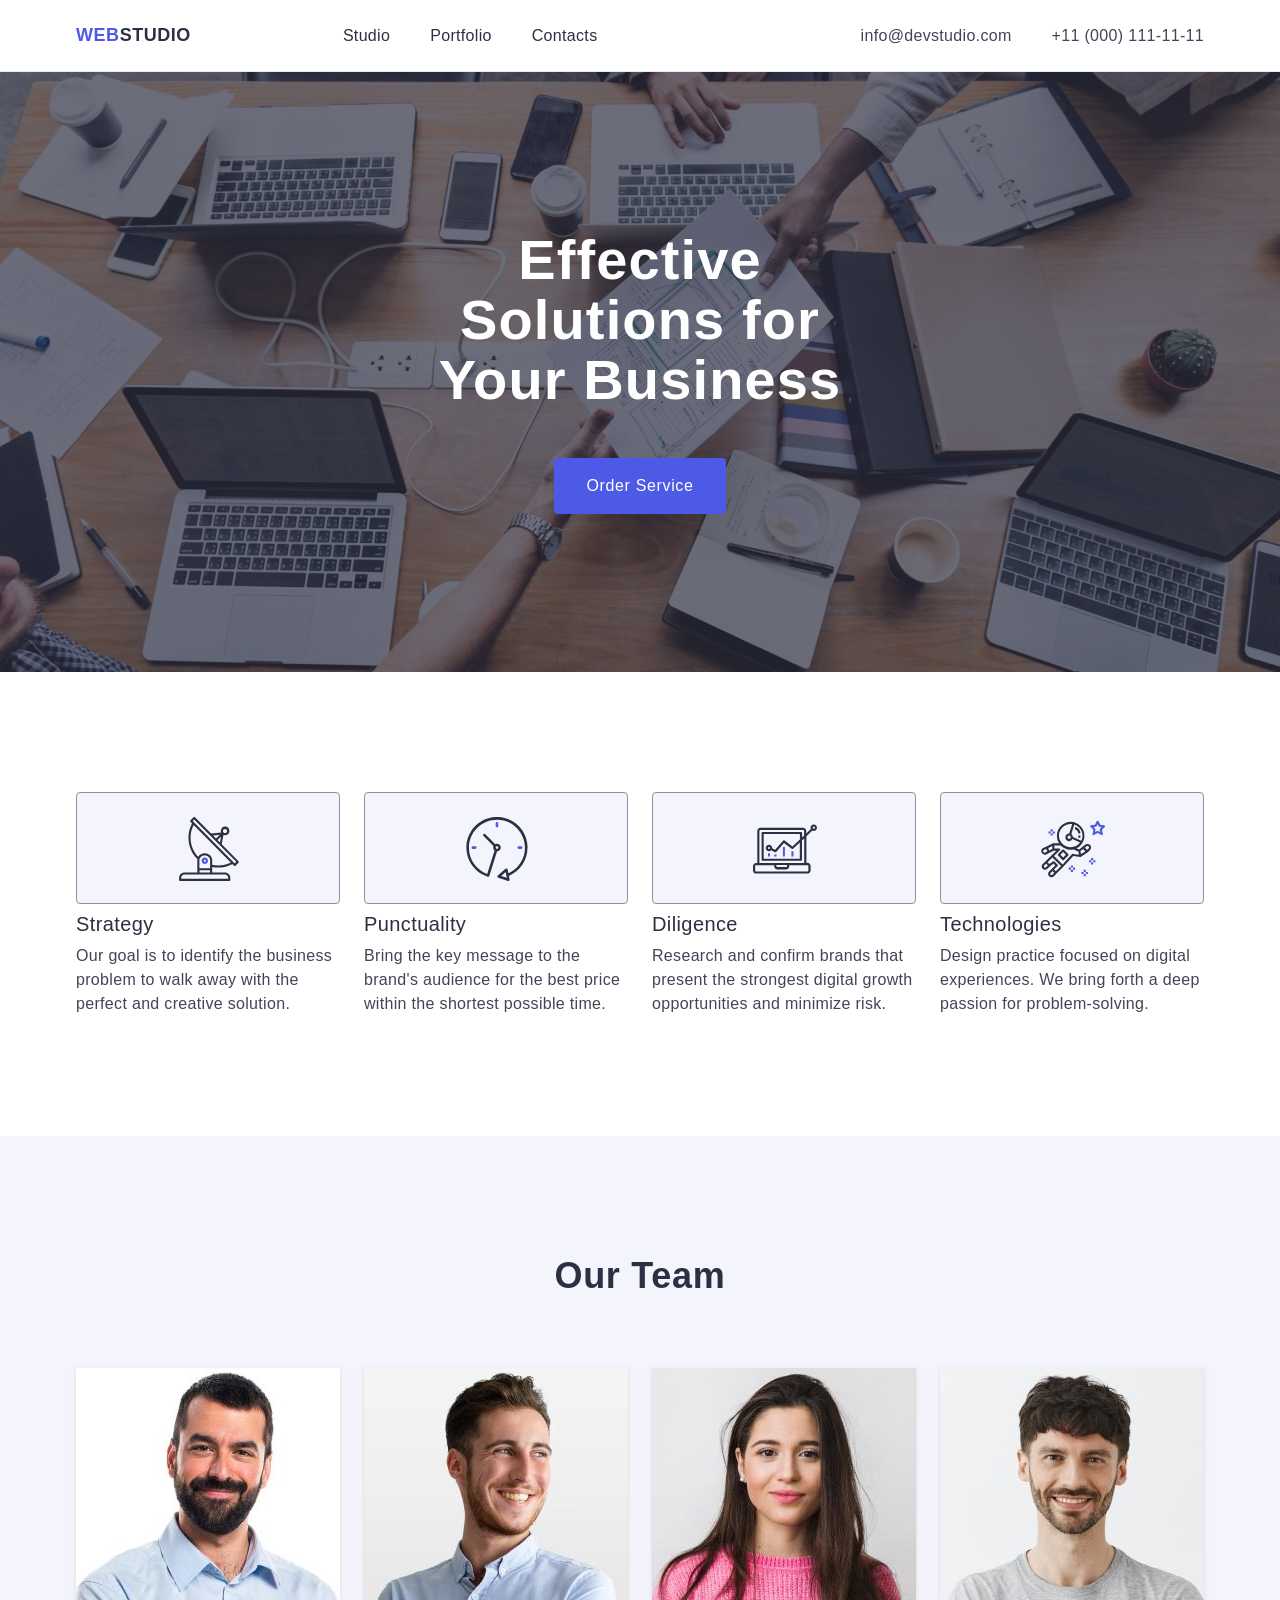
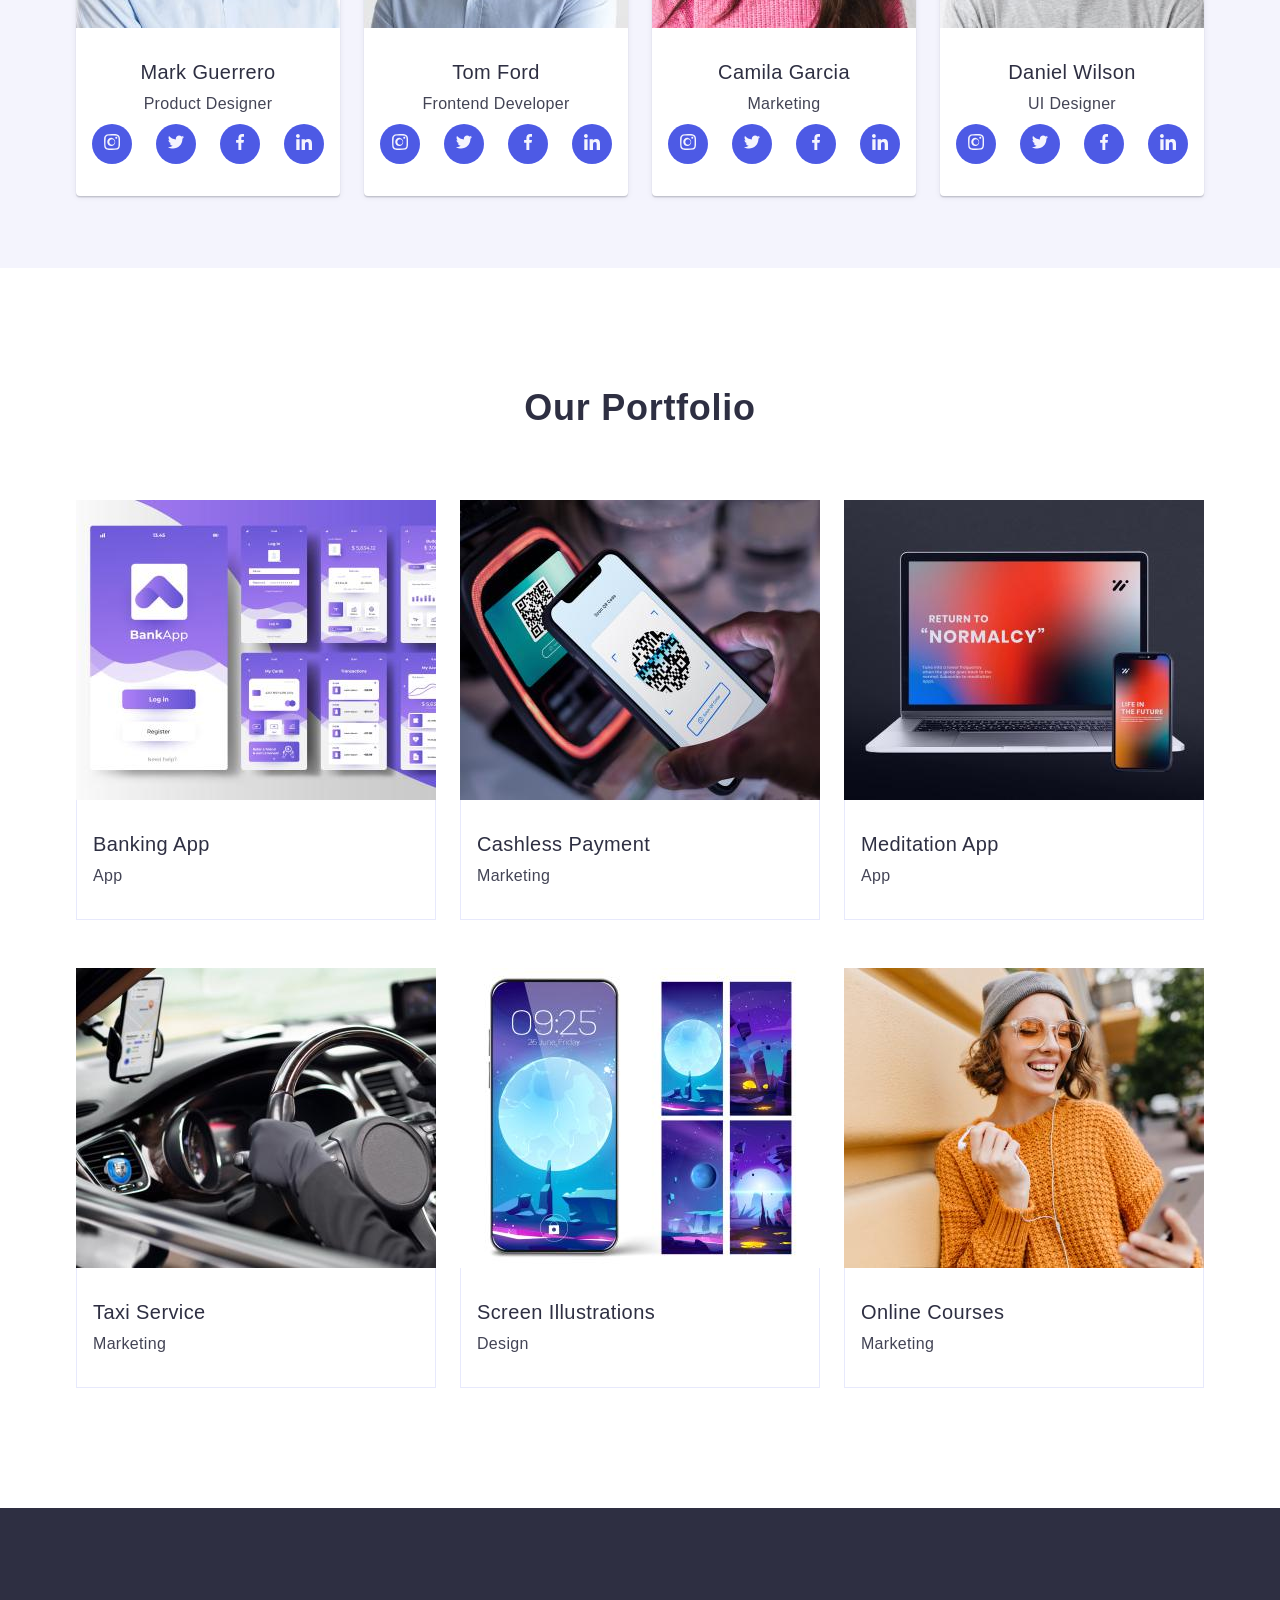
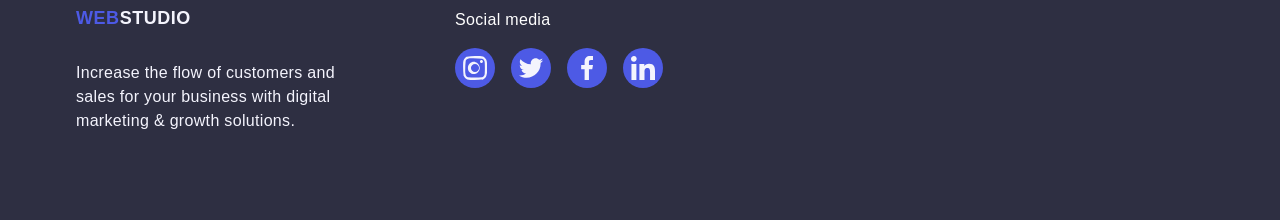
==== commit f9626cd5: "Add files via upload" ====
--- a/index.html
+++ b/index.html
@@ -75,7 +75,7 @@
           <ul class="about-strengths">
             <li class="about-strengths-list">
               <div class="about-icon">
-                <svg class="about-icon-item">
+                <svg class="about-icon-item" width="64" height="64">
                   <use href="./images/icons.svg#icon-antenna"></use>
                 </svg>
               </div>
@@ -87,7 +87,7 @@
             </li>
             <li class="about-strengths-list">
               <div class="about-icon">
-                <svg class="about-icon-item">
+                <svg class="about-icon-item" width="64" height="64">
                   <use href="./images/icons.svg#icon-clock"></use>
                 </svg>
               </div>
@@ -99,7 +99,7 @@
             </li>
             <li class="about-strengths-list">
               <div class="about-icon">
-                <svg class="about-icon-item">
+                <svg class="about-icon-item" width="64" height="64">
                   <use href="./images/icons.svg#icon-diagram"></use>
                 </svg>
               </div>
@@ -111,7 +111,7 @@
             </li>
             <li class="about-strengths-list">
               <div class="about-icon">
-                <svg class="about-icon-item">
+                <svg class="about-icon-item" width="64" height="64">
                   <use href="./images/icons.svg#icon-astronaut"></use>
                 </svg>
               </div>
@@ -143,24 +143,32 @@
                 <p class="agency-list-name-item">Product Designer</p>
                 <ul class="icon-list">
                   <li class="icon">
-                    <svg class="icon-svg">
-                      <use href="./images/icons.svg#icon-instagram"></use>
-                    </svg>
-                  </li>
-                  <li class="icon">
-                    <svg class="icon-svg">
-                      <use href="./images/icons.svg#icon-twitter"></use>
-                    </svg>
-                  </li>
-                  <li class="icon">
-                    <svg class="icon-svg">
-                      <use href="./images/icons.svg#icon-facebook"></use>
-                    </svg>
-                  </li>
-                  <li class="icon">
-                    <svg class="icon-svg">
-                      <use href="./images/icons.svg#icon-linkedin"></use>
-                    </svg>
+                    <a class="icon-link" href="">
+                      <svg class="icon-svg" width="16" height="16">
+                        <use href="./images/icons.svg#icon-instagram"></use>
+                      </svg>
+                    </a>
+                  </li>
+                  <li class="icon">
+                    <a class="icon-link" href="">
+                      <svg class="icon-svg" width="16" height="16">
+                        <use href="./images/icons.svg#icon-twitter"></use>
+                      </svg>
+                    </a>
+                  </li>
+                  <li class="icon">
+                    <a class="icon-link" href="">
+                      <svg class="icon-svg" width="16" height="16">
+                        <use href="./images/icons.svg#icon-facebook"></use>
+                      </svg>
+                    </a>
+                  </li>
+                  <li class="icon">
+                    <a class="icon-link" href="">
+                      <svg class="icon-svg" width="16" height="16">
+                        <use href="./images/icons.svg#icon-linkedin"></use>
+                      </svg>
+                    </a>
                   </li>
                 </ul>
               </div>
@@ -178,24 +186,32 @@
                 <p class="agency-list-name-item">Frontend Developer</p>
                 <ul class="icon-list">
                   <li class="icon">
-                    <svg class="icon-svg">
-                      <use href="./images/icons.svg#icon-instagram"></use>
-                    </svg>
-                  </li>
-                  <li class="icon">
-                    <svg class="icon-svg">
-                      <use href="./images/icons.svg#icon-twitter"></use>
-                    </svg>
-                  </li>
-                  <li class="icon">
-                    <svg class="icon-svg">
-                      <use href="./images/icons.svg#icon-facebook"></use>
-                    </svg>
-                  </li>
-                  <li class="icon">
-                    <svg class="icon-svg">
-                      <use href="./images/icons.svg#icon-linkedin"></use>
-                    </svg>
+                    <a class="icon-link" href="">
+                      <svg class="icon-svg" width="16" height="16">
+                        <use href="./images/icons.svg#icon-instagram"></use>
+                      </svg>
+                    </a>
+                  </li>
+                  <li class="icon">
+                    <a class="icon-link" href="">
+                      <svg class="icon-svg" width="16" height="16">
+                        <use href="./images/icons.svg#icon-twitter"></use>
+                      </svg>
+                    </a>
+                  </li>
+                  <li class="icon">
+                    <a class="icon-link" href="">
+                      <svg class="icon-svg" width="16" height="16">
+                        <use href="./images/icons.svg#icon-facebook"></use>
+                      </svg>
+                    </a>
+                  </li>
+                  <li class="icon">
+                    <a class="icon-link" href="">
+                      <svg class="icon-svg" width="16" height="16">
+                        <use href="./images/icons.svg#icon-linkedin"></use>
+                      </svg>
+                    </a>
                   </li>
                 </ul>
               </div>
@@ -213,24 +229,32 @@
                 <p class="agency-list-name-item">Marketing</p>
                 <ul class="icon-list">
                   <li class="icon">
-                    <svg class="icon-svg">
-                      <use href="./images/icons.svg#icon-instagram"></use>
-                    </svg>
-                  </li>
-                  <li class="icon">
-                    <svg class="icon-svg">
-                      <use href="./images/icons.svg#icon-twitter"></use>
-                    </svg>
-                  </li>
-                  <li class="icon">
-                    <svg class="icon-svg">
-                      <use href="./images/icons.svg#icon-facebook"></use>
-                    </svg>
-                  </li>
-                  <li class="icon">
-                    <svg class="icon-svg">
-                      <use href="./images/icons.svg#icon-linkedin"></use>
-                    </svg>
+                    <a class="icon-link" href="">
+                      <svg class="icon-svg" width="16" height="16">
+                        <use href="./images/icons.svg#icon-instagram"></use>
+                      </svg>
+                    </a>
+                  </li>
+                  <li class="icon">
+                    <a class="icon-link" href="">
+                      <svg class="icon-svg" width="16" height="16">
+                        <use href="./images/icons.svg#icon-twitter"></use>
+                      </svg>
+                    </a>
+                  </li>
+                  <li class="icon">
+                    <a class="icon-link" href="">
+                      <svg class="icon-svg" width="16" height="16">
+                        <use href="./images/icons.svg#icon-facebook"></use>
+                      </svg>
+                    </a>
+                  </li>
+                  <li class="icon">
+                    <a class="icon-link" href="">
+                      <svg class="icon-svg" width="16" height="16">
+                        <use href="./images/icons.svg#icon-linkedin"></use>
+                      </svg>
+                    </a>
                   </li>
                 </ul>
               </div>
@@ -248,24 +272,32 @@
                 <p class="agency-list-name-item">UI Designer</p>
                 <ul class="icon-list">
                   <li class="icon">
-                    <svg class="icon-svg">
-                      <use href="./images/icons.svg#icon-instagram"></use>
-                    </svg>
-                  </li>
-                  <li class="icon">
-                    <svg class="icon-svg">
-                      <use href="./images/icons.svg#icon-twitter"></use>
-                    </svg>
-                  </li>
-                  <li class="icon">
-                    <svg class="icon-svg">
-                      <use href="./images/icons.svg#icon-facebook"></use>
-                    </svg>
-                  </li>
-                  <li class="icon">
-                    <svg class="icon-svg">
-                      <use href="./images/icons.svg#icon-linkedin"></use>
-                    </svg>
+                    <a class="icon-link" href="">
+                      <svg class="icon-svg" width="16" height="16">
+                        <use href="./images/icons.svg#icon-instagram"></use>
+                      </svg>
+                    </a>
+                  </li>
+                  <li class="icon">
+                    <a class="icon-link" href="">
+                      <svg class="icon-svg" width="16" height="16">
+                        <use href="./images/icons.svg#icon-twitter"></use>
+                      </svg>
+                    </a>
+                  </li>
+                  <li class="icon">
+                    <a class="icon-link" href="">
+                      <svg class="icon-svg" width="16" height="16">
+                        <use href="./images/icons.svg#icon-facebook"></use>
+                      </svg>
+                    </a>
+                  </li>
+                  <li class="icon">
+                    <a class="icon-link" href="">
+                      <svg class="icon-svg" width="16" height="16">
+                        <use href="./images/icons.svg#icon-linkedin"></use>
+                      </svg>
+                    </a>
                   </li>
                 </ul>
               </div>
--- a/css/styles.css
+++ b/css/styles.css
@@ -0,0 +1,609 @@
+*,
+*::before,
+*::after {
+            box-sizing: border-box;
+            margin: 0;
+            padding: 0;
+         }
+
+    body {
+            font-family: "Roboto" , sans-serif;
+            background-color: #FFFFFF;
+            color: #434455;
+          }
+
+        h1,
+        h2,
+        h3,
+        h4,
+        h5,
+        h6,
+        p 
+        {
+            margin-top: 0;
+            margin-bottom: 0;
+        }
+
+       ul, ol
+        {
+          list-style-type: none;
+          margin-top: 0;
+          margin-bottom: 0;
+          padding-left: 0;
+        }
+
+       img 
+        {
+          display: block;
+          max-width: 100%;
+        }
+
+        .container 
+        {
+          width: 1158px;
+          margin: 0 auto;
+          padding: 0 15px 0 15px;
+          /* padding: 120px 0px; */
+        }
+
+         /*========COMPONENTS========*/
+
+        .modal-btn 
+        {
+          font-size: 16px;
+          font-weight: 500;
+          line-height: 1.5;
+          letter-spacing: 0.04em;
+          color: #FFFFFF;
+          background-color: #4D5AE5; 
+          padding: 16px 32px 16px 32px;
+          border-radius: 4px;
+          min-width: 169px;
+          height: 56px;
+          border: none;
+          cursor: pointer;
+          margin-top: 48px;
+        }
+
+        .mar 
+        {
+          margin-bottom: 72px;
+        }
+
+         /*========END-COMPONENTS========*/
+
+
+        /*======== HEADER ========*/
+
+        .header 
+        {        
+          height: 72px;
+          display: flex;
+          align-items: center;
+          border-bottom: 1px solid #e7e9fc;
+        }
+
+        .header .container 
+        {
+          display: flex;
+          justify-content: space-between;
+        }
+        
+        .navigation 
+        {
+          display: flex;
+          align-items: center;
+        }
+
+        .navigation-list-logo-item-left, 
+        .navigation-list-logo-item-right
+        {
+          font-family: Raleway, sans-serif;
+          font-size: 18px;
+          font-weight: 700;
+          line-height: 1.17;
+          letter-spacing: 0.03em;
+          text-decoration: none;
+          text-transform: uppercase;
+          margin-right: 76px;
+        }
+
+        .navigation-list-logo-item-left 
+        {
+          color: #4D5AE5;
+        }
+
+        .navigation-list-logo-item-right 
+        {
+          color: #2E2F42;
+        }
+
+        .navigation-list 
+        {
+          display: flex;
+          gap: 40px;
+        }
+
+        .navigation-list-item
+        {
+          position: relative;
+        }
+        .navigation-list-item:hover::after 
+        {
+          display: block;
+        }
+        .navigation-list-item::after 
+        {
+          display: none;
+          --height: 4px;
+          border-radius: 2px;
+          content: "";
+          background-color: rgba(64, 75, 191, 1);
+          width: 100%;
+          height: var(--height); 
+          position: absolute;
+          left: 0;
+          bottom: -24px;
+          /* bottom: calc(-1 x var(--height) - 5px);   */
+        }
+
+        .navigation-list-link 
+        {
+          font-size: 16px;
+          font-weight: 500;
+          line-height: 1.5;
+          letter-spacing: 0.02em;
+          text-decoration: none;
+          color: #2E2F42;
+          padding-top: 24px;
+          padding-bottom: 24px;
+        }
+            
+        .address-list-mailto-phone
+        {
+          font-size: 16px;
+          line-height: 1.5;
+          letter-spacing: 0.02em;
+          text-decoration: none;
+          color: #434455; 
+        }
+
+        .address 
+        {
+          font-style: normal;
+        }
+
+        .address-list-item
+        {
+          display: flex;
+          gap: 40px;
+        }
+
+        .navigation-list-link:hover,
+        .navigation-list-link:focus,
+        .address-list-mailto-phone:hover,
+        .address-list-mailto-phone:focus
+
+        {
+          color: #404BBF;
+        }
+
+/*========END-HEADER ========*/
+
+/*========HERO========*/
+      
+        .hero .container 
+        {
+          display: flex;
+          flex-direction: column;
+          align-items: center;
+        }
+
+        .hero 
+        {
+          height: 600px;
+          background-color: #2E2F42;
+          background-image: linear-gradient(to bottom,
+              rgba(46, 47, 66, 0.7),
+              rgba(46, 47, 66, 0.7)),
+              url(../images/hero/hero-bg.jpg);
+          background-repeat: no-repeat;
+          background-position: center;
+          background-size: cover;
+          padding-top: 188px;
+          padding-bottom: 188px;
+          display: flex;
+          flex-direction: column;
+          justify-content: center;  
+        }
+
+        .hero-header
+        {
+          font-size: 56px;
+          font-weight: 700;
+          line-height: 1.07;
+          letter-spacing: 0.02em;
+          text-align: center;
+          color: #FFFFFF;
+          max-width: 496px;
+        }
+
+        .modal-btn:hover,
+        .modal-btn:focus 
+        {
+          background-color: #404BBF;
+          cursor: pointer;
+               
+        }
+
+   /*========END-HERO========*/
+
+
+   /*========ABOUT========*/
+
+        .about 
+        {
+          padding: 120px 0;
+        }
+
+        .secondary-header 
+        {
+          font-size: 36px;
+          font-weight: 700;
+          line-height: 1.11;
+          letter-spacing: 0.02em;
+          text-align: center;
+          color: #2E2F42;
+          text-transform: capitalize;
+        }
+
+        .visually-hidden {
+          position: absolute;
+          width: 1px;
+          height: 1px;
+          margin: -1px;
+          border: 0;
+          padding: 0;
+          white-space: nowrap;
+          clip-path: inset(100%);
+          clip: rect(0 0 0 0);
+          overflow: hidden;
+        }
+
+        .about-header-list 
+        {
+          font-size: 20px;
+          font-weight: 500;
+          line-height: 1.2;
+          letter-spacing: 0.02em;
+          color: #2E2F42;
+          margin-bottom: 8px;
+        }
+
+        .about-strengths-list-item 
+        {
+          font-size: 16px;
+          line-height: 1.5;
+          letter-spacing: 0.02em;
+        }
+
+        .about-strengths-list 
+        {
+          width: 264px;
+          height: 224px;
+          width: calc((100% - 72px) / 4);
+        }
+
+        .about-strengths 
+        {
+          display: flex;
+          gap: 24px;
+        }
+
+        .about-icon 
+        {
+          width: 264px;
+          height: 112px;
+          background: #F4F4FD;
+          border: 1px solid #8E8F99;
+          border-radius: 4px;
+          /* margin-bottom: 30px; */
+          /* display: flex; */
+          /* align-items: center; */
+          /* justify-content: center; */
+          margin-bottom: 8px;
+        }
+
+        .about-icon-item 
+        {
+          width: 64px;
+          height: 64px;
+          margin: 24px 100px;
+        }
+
+           
+   /*========END-ABOUT========*/
+
+   /*========AGENCY========*/
+
+        .agency 
+        {
+          background-color: #F4F4FD;
+          height: 732px;
+          padding: 120px 0;
+        }
+
+        .agency-img 
+        {
+          display: flex;
+          gap: 24px;
+          
+        }
+                         
+        .agency-img-list 
+        {
+          box-shadow: 
+          0px 2px 1px 0px rgba(46, 47, 66, 0.08),
+          0px 1px 1px 0px rgba(46, 47, 66, 0.16),
+          0px 1px 6px 0px rgba(46, 47, 66, 0.08);
+          border-radius: 0px 0px 4px 4px;
+          background-color: #FFFFFF;
+          width: calc((100% - 72px) / 4);
+        }
+
+        .agency-list-name 
+        {
+          font-size: 20px;
+          font-weight: 500;
+          line-height: 1.2;
+          letter-spacing: 0.02em;
+          text-align: center;
+          color: #2E2F42;
+          margin-bottom: 8px;
+        }
+
+        .agency-list-name-item 
+        {
+          font-size: 16px;
+          line-height: 1.5;
+          letter-spacing: 0.02em;
+          text-align: center;
+        }
+
+        .species
+        {
+          /* width: 264px; */
+          height: 168px;
+          padding: 32px 0;
+          /* padding-top: 32px; */
+          /* padding-bottom: 32px; */
+          /* padding-left: 16px; */
+          /* padding-right: 16px; */
+        }
+
+        .icon-list 
+        {
+          display: flex;
+          padding: 8px 16px 32px 16px;
+          gap: 24px;
+        }
+
+        .icon 
+        {
+          display: flex;
+          width: 40px;
+          height: 40px;
+          border-radius: 50%;
+          align-items: center;
+          justify-content: center;
+          transition: fill 250ms cubic-bezier(0.4, 0, 0.2, 1);
+          background-color: #4D5AE5;
+          cursor: pointer;
+        }
+
+        .icon:hover,
+        .icon:focus 
+        {
+          background-color: #31D0AA;
+        }
+
+        .icon-svg
+        {
+          width: 16px;
+          height: 16px;
+        }
+
+    /*========END-AGENCY========*/
+
+    /*========PORTFOLIO========*/
+
+       .portfolio 
+       {
+        height: 1240px;
+        padding-top: 120px;
+        padding-bottom: 120px;
+       }
+
+       .portfolio-img 
+       {
+        display: flex;
+        flex-wrap: wrap;
+        row-gap: 48px;
+        column-gap: 24px;
+       }
+
+       .portfolio-img .portfolio-img-list 
+       {
+        width: calc((100% - 48px) / 3);
+       }
+
+       .portfolio-img-list
+       {
+        width: 360px;
+        
+       }
+
+       .box 
+       {
+        height: 300px;
+        position: relative;
+        overflow: hidden;
+       }
+
+       .overlay 
+       {
+        position: absolute;
+        top: 0;
+        left: 0;
+        width: 100%;
+        height: 100%;
+        background-color: rgba(77, 90, 229, 1);
+        transform: translateY(100%);
+        transition: transform 250ms ease-in-out;
+       }
+
+      .portfolio-img-list:hover .overlay 
+      {
+        transform: translateY(0);
+      }
+
+      .content 
+      {
+       line-height: 1.5;
+       letter-spacing: 0.02em;
+       color: rgba(244, 244, 253, 1);
+       padding: 40px 32px 164px 32px;
+      }
+
+       .card-content 
+      
+       {
+        width: 360px;
+        height: 120px;
+        border: 1px solid #E7E9FC;
+        border-top: none;
+        padding: 32px 16px;
+       }
+
+      .portfolio-img-list:hover,
+      .portfolio-img-list:focus
+      {
+        box-shadow: 
+        0px 2px 1px 0px rgba(46, 47, 66, 0.08),
+        0px 1px 1px 0px rgba(46, 47, 66, 0.16),
+        0px 1px 6px 0px rgba(46, 47, 66, 0.08);
+        cursor: pointer; 
+      }
+
+       .portfolio-list-title 
+       {
+        font-size: 20px;
+        font-weight: 500;
+        line-height: 1.2;
+        letter-spacing: 0.02em;
+        color: #2E2F42;
+        margin-bottom: 8px;
+       }
+
+       .portfolio-list-product 
+       {
+        font-size: 16px;
+        line-height: 1.5;
+        letter-spacing: 0.02em;
+        margin-bottom: 8px;
+       }
+
+     /*========END-PORTFOLIO========*/
+
+      /*========FOOTER========*/
+
+      .footer 
+      {
+        background: #2E2F42;
+        height: 312px;
+        padding: 100px 0;
+      }
+
+      .footer-logo-item-left,
+      .footer-logo-item-right
+      {
+        font-family: Raleway, sans-serif;
+        font-size: 18px;
+        font-weight: 700;
+        line-height: 1.17;
+        letter-spacing: 0.03em;
+        color: #4D5AE5;
+        text-transform: uppercase;
+        text-decoration: none;
+        display: inline-block;
+        margin-bottom: 16px;
+      }
+
+      .footer-logo-item-right 
+      {
+        color: #F4F4FD;
+      }
+
+      .footer-text 
+      {
+        line-height: 1.5;
+        letter-spacing: 0.02em;
+        color: #F4F4FD;
+      }
+
+      .footer-social-media 
+      {
+        /* width: 208px; */
+        /* height: 80px;  */
+        padding-left: 120px; 
+      }
+
+      .footer-social 
+      {
+        font-weight: 500;
+        line-height: 1.5;
+        letter-spacing: 0.02em;
+        color: #FFFFFF;
+      }
+
+      .footer-icon-list 
+      {
+        display: flex;
+        gap: 16px;
+        padding-top: 16px;
+      }
+
+      .footer-icon-svg 
+      {
+        width: 24px;
+        height: 24px;
+      }
+
+      .footer .container 
+      {
+        display: flex;
+      }
+           /*========END-FOOTER========*/
+
+
+ /* =====do usunięcia======= */
+       /* .hero */
+       /* { */
+    /* padding-top: 188px; */
+    /* padding-bottom: 188px; */
+  /* }  */
+    
+        /* .header  */
+        /* { */
+        /* height: 72px; */
+        /* display: flex; */
+        /* align-items: center; */
+        /* border-bottom : 1px solid #e7e9fc; */
+        /* } */
+
+    /* .navigation-list  */
+    /* { */
+    /* display: flex; */
+    /* gap: 40px; */
+    /* } */
+
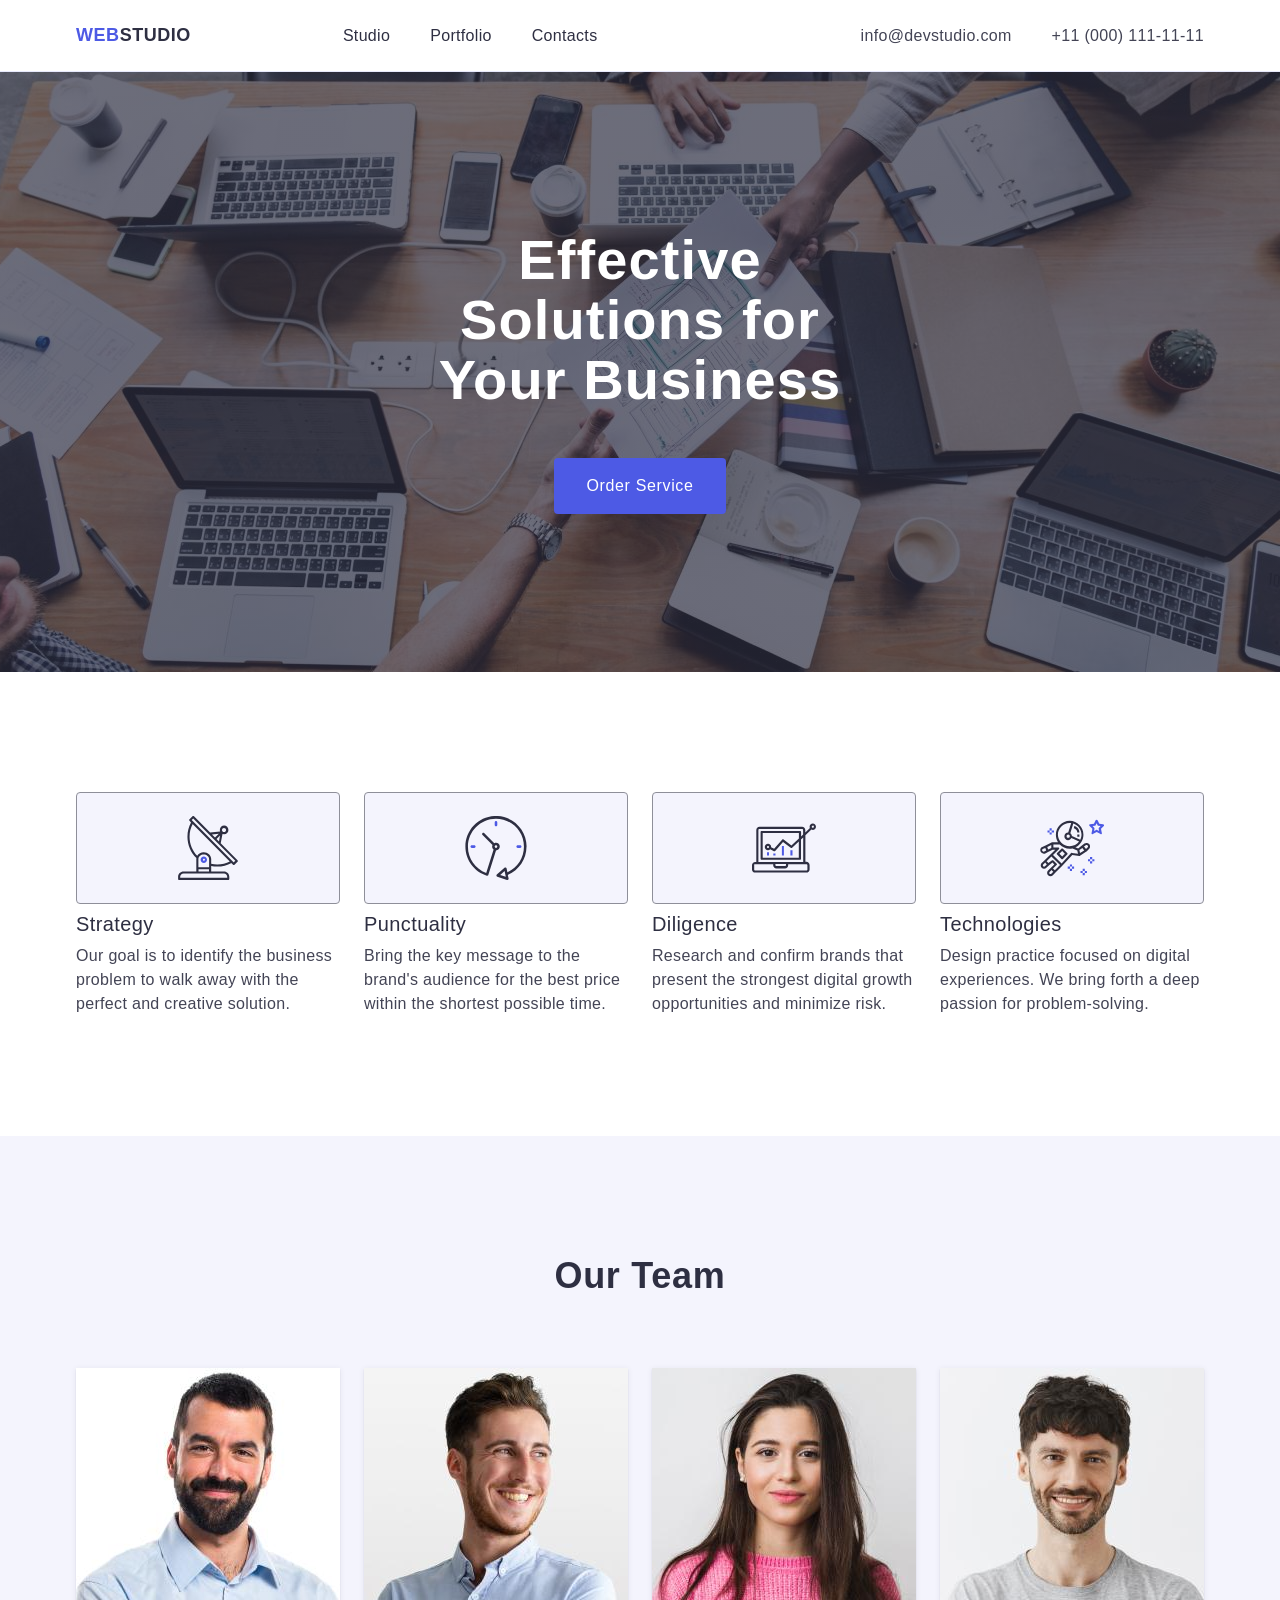
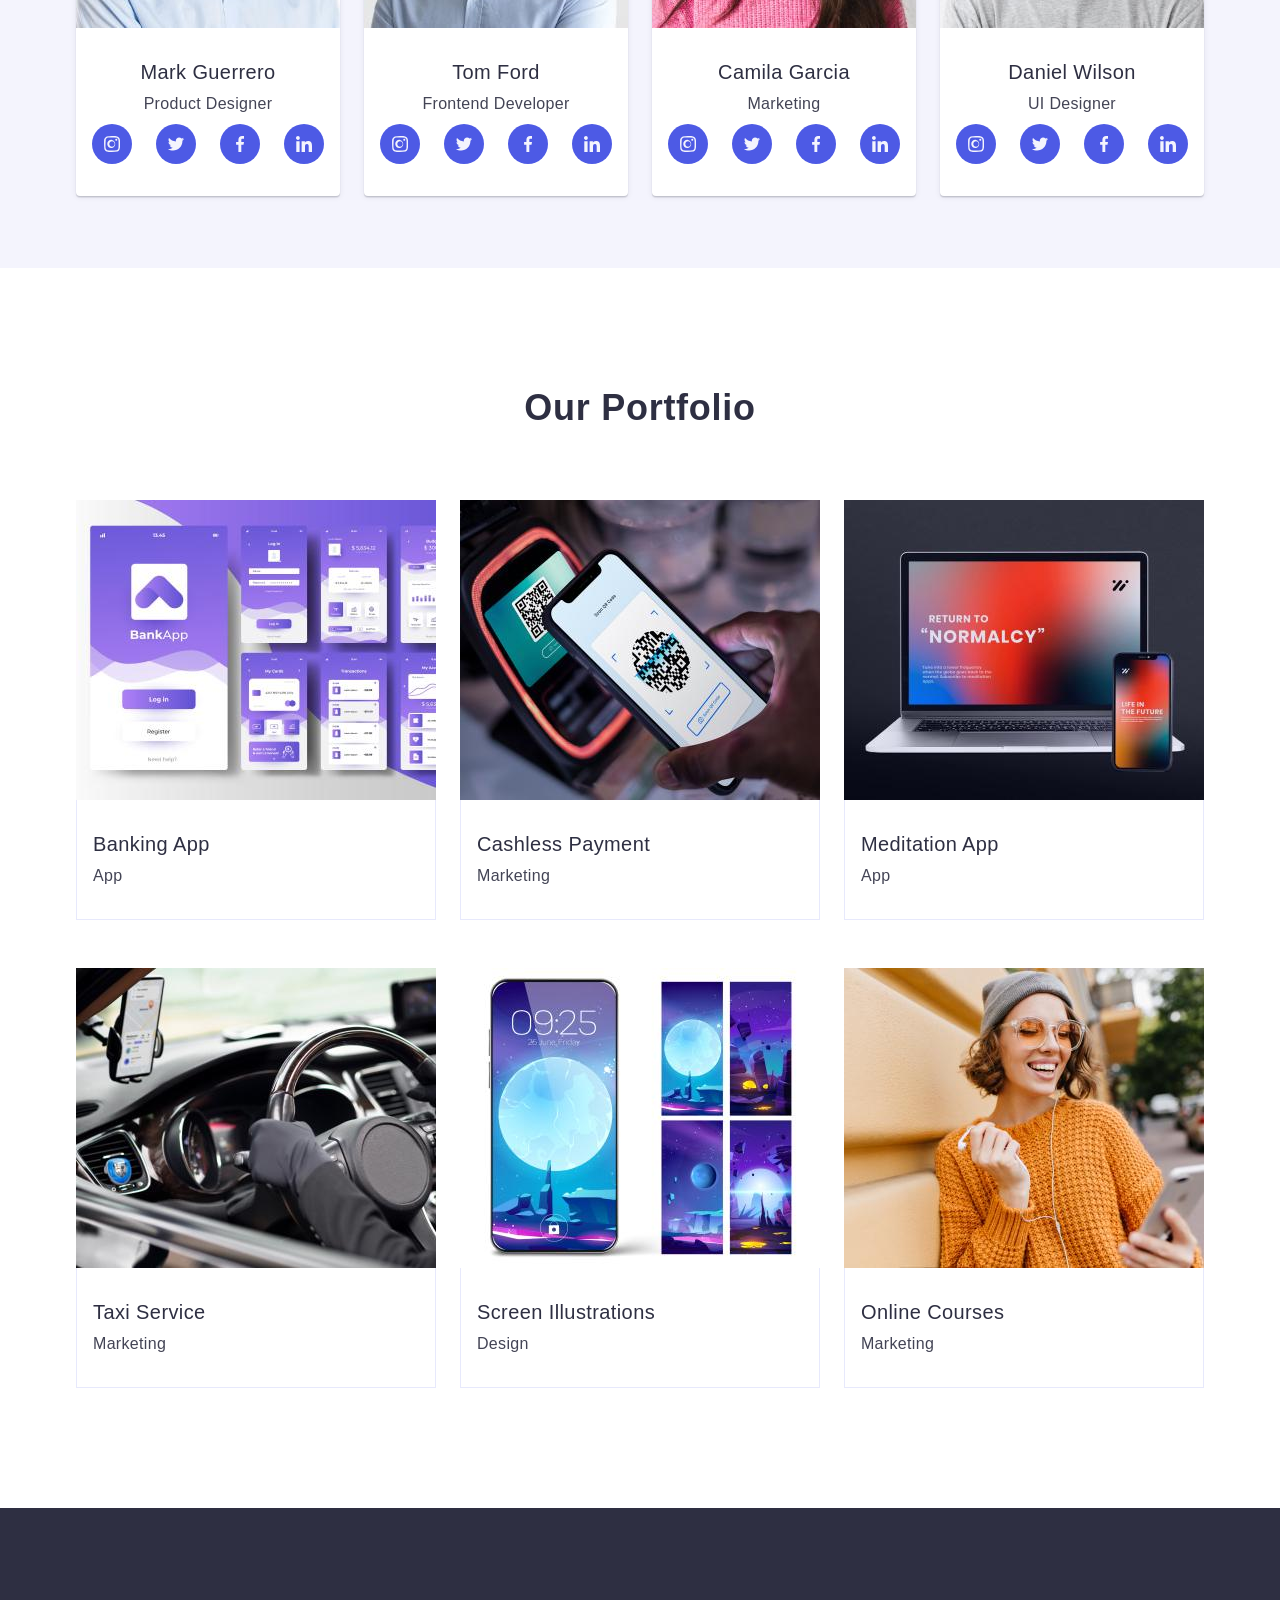
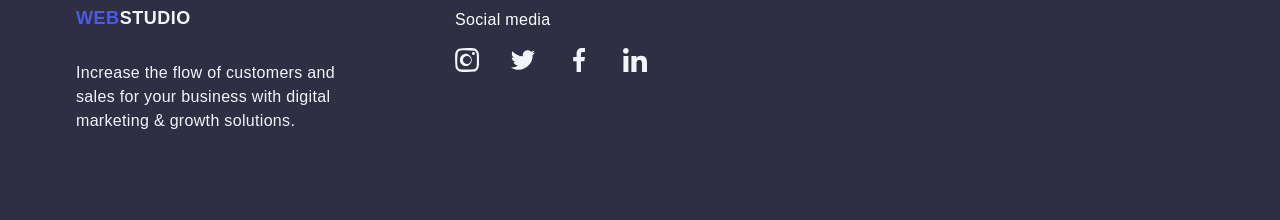
==== commit 3dddb3e9: "Add files via upload" ====
--- a/index.html
+++ b/index.html
@@ -463,27 +463,35 @@
           </p>
         </div>
         <div class="footer-social-media">
-          <h4 class="footer-social">Social media</h4>
+          <p class="footer-social">Social media</p>
           <ul class="footer-icon-list">
             <li class="icon">
-              <svg class="footer-icon-svg">
-                <use href="./images/icons.svg#icon-instagram"></use>
-              </svg>
+              <a class="footer-icon-link" href="">
+                <svg class="footer-icon-svg" width="24" height="24">
+                  <use href="./images/icons.svg#icon-instagram"></use>
+                </svg>
+              </a>
             </li>
             <li class="icon">
-              <svg class="footer-icon-svg">
-                <use href="./images/icons.svg#icon-twitter"></use>
-              </svg>
+              <a class="footer-icon-link" href="">
+                <svg class="footer-icon-svg" width="24" height="24">
+                  <use href="./images/icons.svg#icon-twitter"></use>
+                </svg>
+              </a>
             </li>
             <li class="icon">
-              <svg class="footer-icon-svg">
-                <use href="./images/icons.svg#icon-facebook"></use>
-              </svg>
+              <a class="footer-icon-link" href="">
+                <svg class="footer-icon-svg" width="24" height="24">
+                  <use href="./images/icons.svg#icon-facebook"></use>
+                </svg>
+              </a>
             </li>
             <li class="icon">
-              <svg class="footer-icon-svg">
-                <use href="./images/icons.svg#icon-linkedin"></use>
-              </svg>
+              <a class="footer-icon-link" href="">
+                <svg class="footer-icon-svg" width="24" height="24">
+                  <use href="./images/icons.svg#icon-linkedin"></use>
+                </svg>
+              </a>
             </li>
           </ul>
         </div>
--- a/css/styles.css
+++ b/css/styles.css
@@ -63,6 +63,7 @@
           border: none;
           cursor: pointer;
           margin-top: 48px;
+          transition: background-color 250ms cubic-bezier(0.4, 0, 0.2, 1);
         }
 
         .mar 
@@ -201,6 +202,7 @@
 
         .hero 
         {
+          max-width: 1440px;
           height: 600px;
           background-color: #2E2F42;
           background-image: linear-gradient(to bottom,
@@ -308,18 +310,18 @@
           border: 1px solid #8E8F99;
           border-radius: 4px;
           /* margin-bottom: 30px; */
-          /* display: flex; */
-          /* align-items: center; */
-          /* justify-content: center; */
+          display: flex;
+          align-items: center;
+          justify-content: center;
           margin-bottom: 8px;
         }
 
-        .about-icon-item 
+        /* .about-icon-item  
         {
           width: 64px;
           height: 64px;
           margin: 24px 100px;
-        }
+        }  */
 
            
    /*========END-ABOUT========*/
@@ -384,33 +386,47 @@
         .icon-list 
         {
           display: flex;
+          justify-content: center;
           padding: 8px 16px 32px 16px;
           gap: 24px;
         }
 
+        .icon-link 
+        {
+         width: 100%;
+         height: 100%;
+         background-color: #4d5ae5;
+         border-radius: 50%;
+         display: flex;
+         align-items: center;
+         justify-content: center;
+         transition: background-color 250ms cubic-bezier(0.4, 0, 0.2, 1);
+        }
+
         .icon 
         {
-          display: flex;
+          /* display: flex; */
           width: 40px;
           height: 40px;
-          border-radius: 50%;
-          align-items: center;
-          justify-content: center;
-          transition: fill 250ms cubic-bezier(0.4, 0, 0.2, 1);
-          background-color: #4D5AE5;
+          /* border-radius: 50%; */
+          /* align-items: center; */
+          /* justify-content: center; */
+          /* transition: background-color 250ms cubic-bezier(0.4, 0, 0.2, 1); */
+          /* background-color: #4D5AE5; */
           cursor: pointer;
         }
 
-        .icon:hover,
-        .icon:focus 
-        {
-          background-color: #31D0AA;
-        }
+        .icon-link:hover,
+        .icon-link:focus 
+        {
+          background-color: #404bbf;
+        } 
 
         .icon-svg
         {
           width: 16px;
           height: 16px;
+          fill: #f4f4fd;
         }
 
     /*========END-AGENCY========*/
@@ -440,7 +456,8 @@
        .portfolio-img-list
        {
         width: 360px;
-        
+        transition: transform 250ms ease-in-out;
+        /* transform: translateY(100%); */
        }
 
        .box 
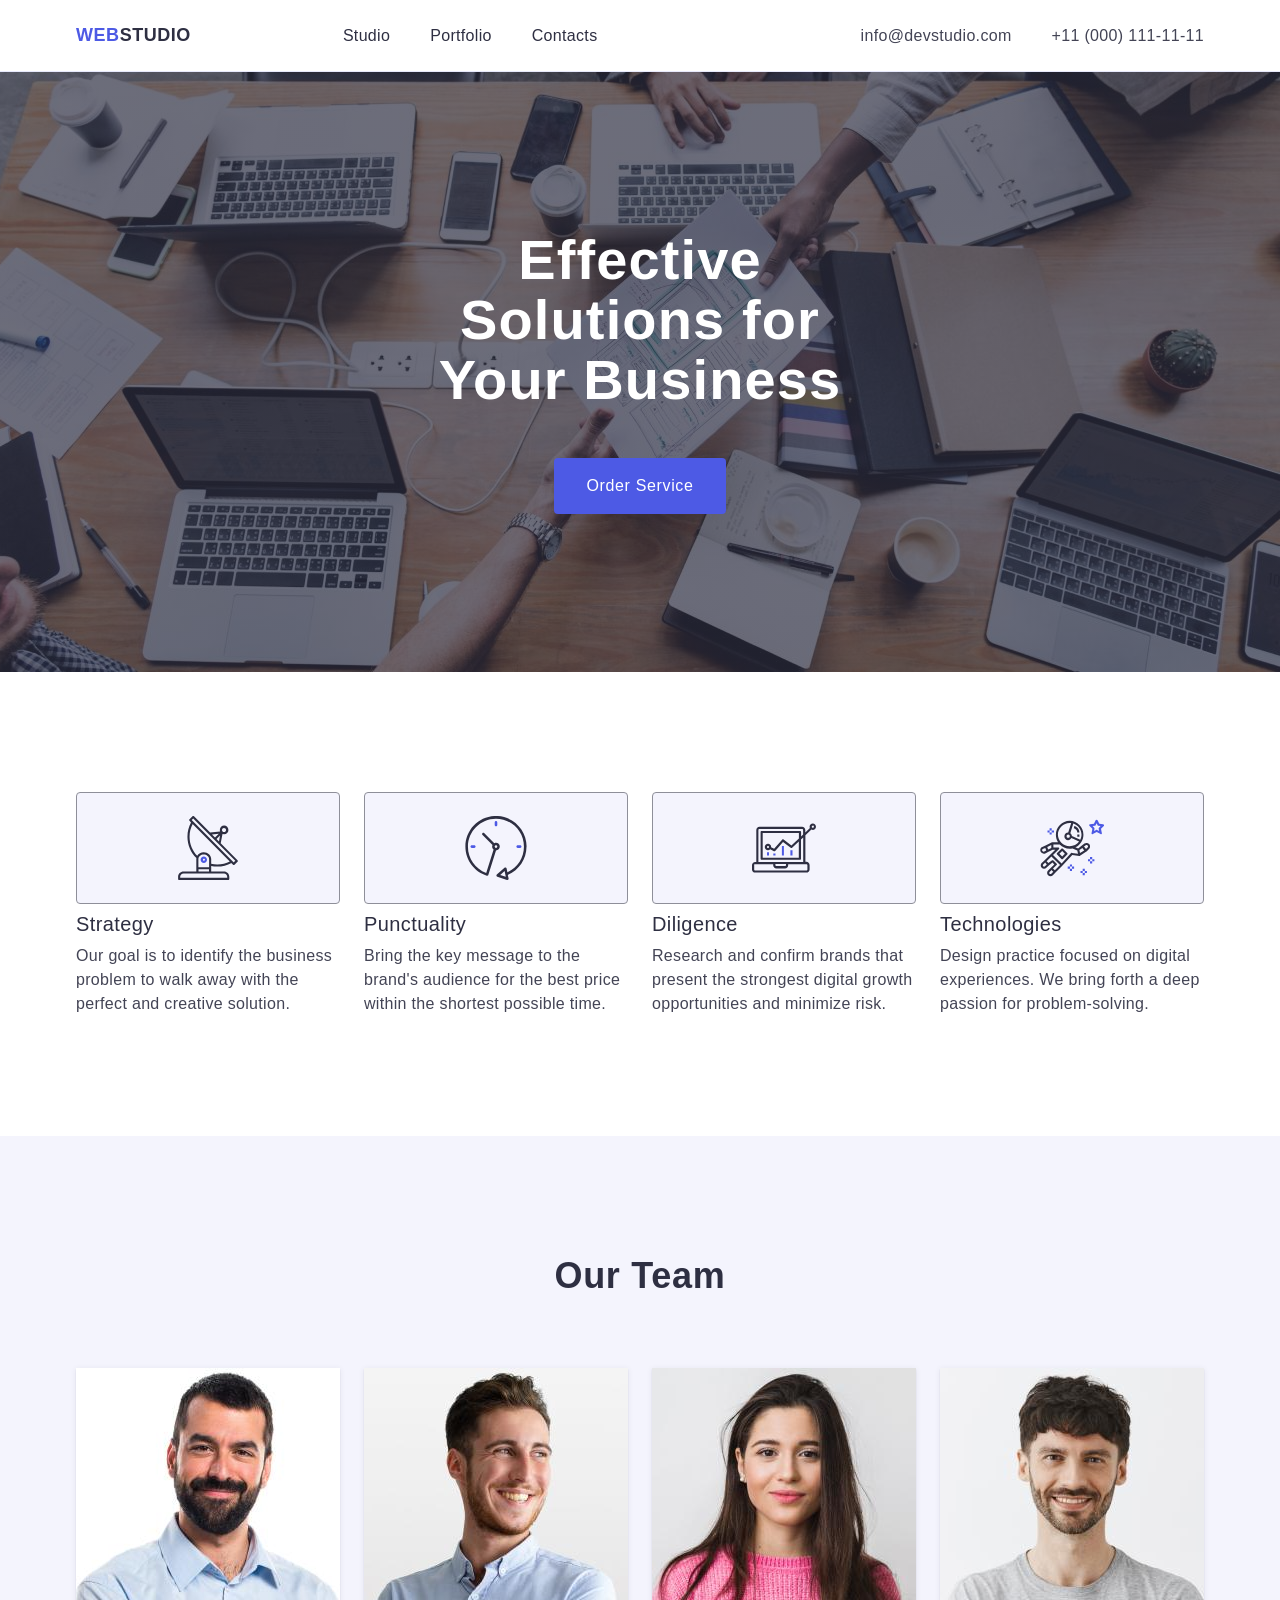
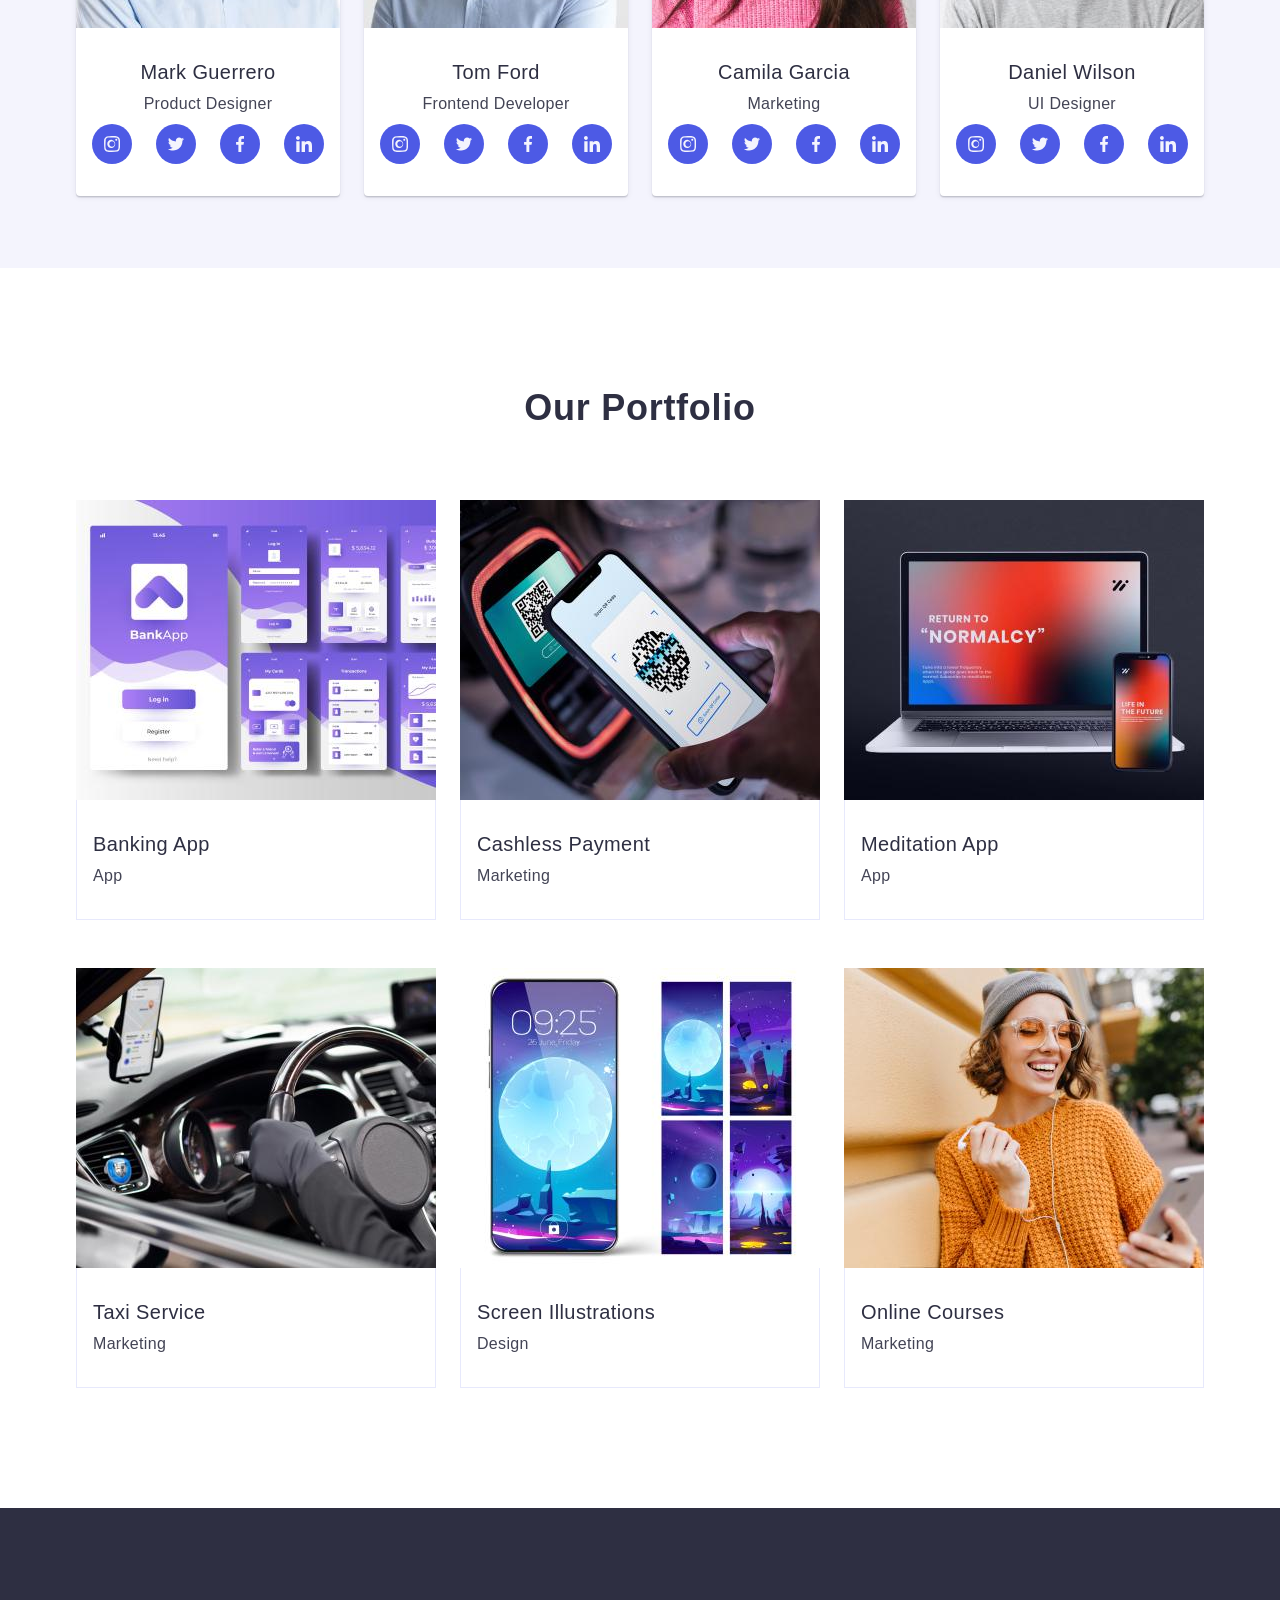
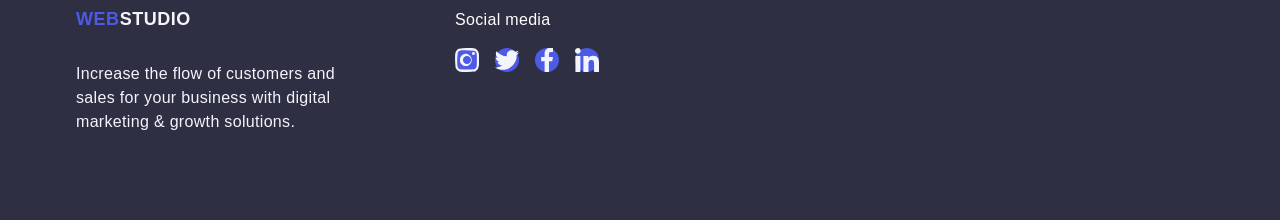
==== commit 9d94b158: "Add files via upload" ====
--- a/index.html
+++ b/index.html
@@ -465,28 +465,28 @@
         <div class="footer-social-media">
           <p class="footer-social">Social media</p>
           <ul class="footer-icon-list">
-            <li class="icon">
+            <li class="footer-icon">
               <a class="footer-icon-link" href="">
                 <svg class="footer-icon-svg" width="24" height="24">
                   <use href="./images/icons.svg#icon-instagram"></use>
                 </svg>
               </a>
             </li>
-            <li class="icon">
+            <li class="footer-icon">
               <a class="footer-icon-link" href="">
                 <svg class="footer-icon-svg" width="24" height="24">
                   <use href="./images/icons.svg#icon-twitter"></use>
                 </svg>
               </a>
             </li>
-            <li class="icon">
+            <li class="footer-icon">
               <a class="footer-icon-link" href="">
                 <svg class="footer-icon-svg" width="24" height="24">
                   <use href="./images/icons.svg#icon-facebook"></use>
                 </svg>
               </a>
             </li>
-            <li class="icon">
+            <li class="footer-icon">
               <a class="footer-icon-link" href="">
                 <svg class="footer-icon-svg" width="24" height="24">
                   <use href="./images/icons.svg#icon-linkedin"></use>
--- a/css/styles.css
+++ b/css/styles.css
@@ -541,6 +541,17 @@
         padding: 100px 0;
       }
 
+      .footer .container 
+      {
+        display: flex;
+        align-items: baseline;
+      }
+
+      .footer-logo 
+      {
+       margin-right: 120px; 
+      }
+
       .footer-logo-item-left,
       .footer-logo-item-right
       {
@@ -572,34 +583,55 @@
       {
         /* width: 208px; */
         /* height: 80px;  */
-        padding-left: 120px; 
+        /* padding-left: 120px;  */
       }
 
       .footer-social 
       {
+        font-size: 16px;
         font-weight: 500;
         line-height: 1.5;
         letter-spacing: 0.02em;
         color: #FFFFFF;
+        margin-bottom: 16px;
       }
 
       .footer-icon-list 
       {
         display: flex;
         gap: 16px;
-        padding-top: 16px;
-      }
-
-      .footer-icon-svg 
-      {
-        width: 24px;
-        height: 24px;
-      }
-
-      .footer .container 
+        /* padding-top: 16px; */
+      }
+
+     .footer-icon-link 
+     {
+      width: 100%;
+      height: 100%;
+      background-color: #4d5ae5;
+      border-radius: 50%;
+      display: flex;
+      align-items: center;
+      justify-content: center;
+     }
+
+    .footer-icon-link:hover,
+    .footer-icon-link:focus 
+    {
+      background-color: #31d0aa;
+    }
+
+    .footer-icon-svg 
+    {
+      /* width: 24px; */
+      /* height: 24px; */
+      fill: #f4f4fd;
+    }
+
+      /* .footer .container 
       {
         display: flex;
-      }
+        align-items: baseline;
+      } */
            /*========END-FOOTER========*/
 
 
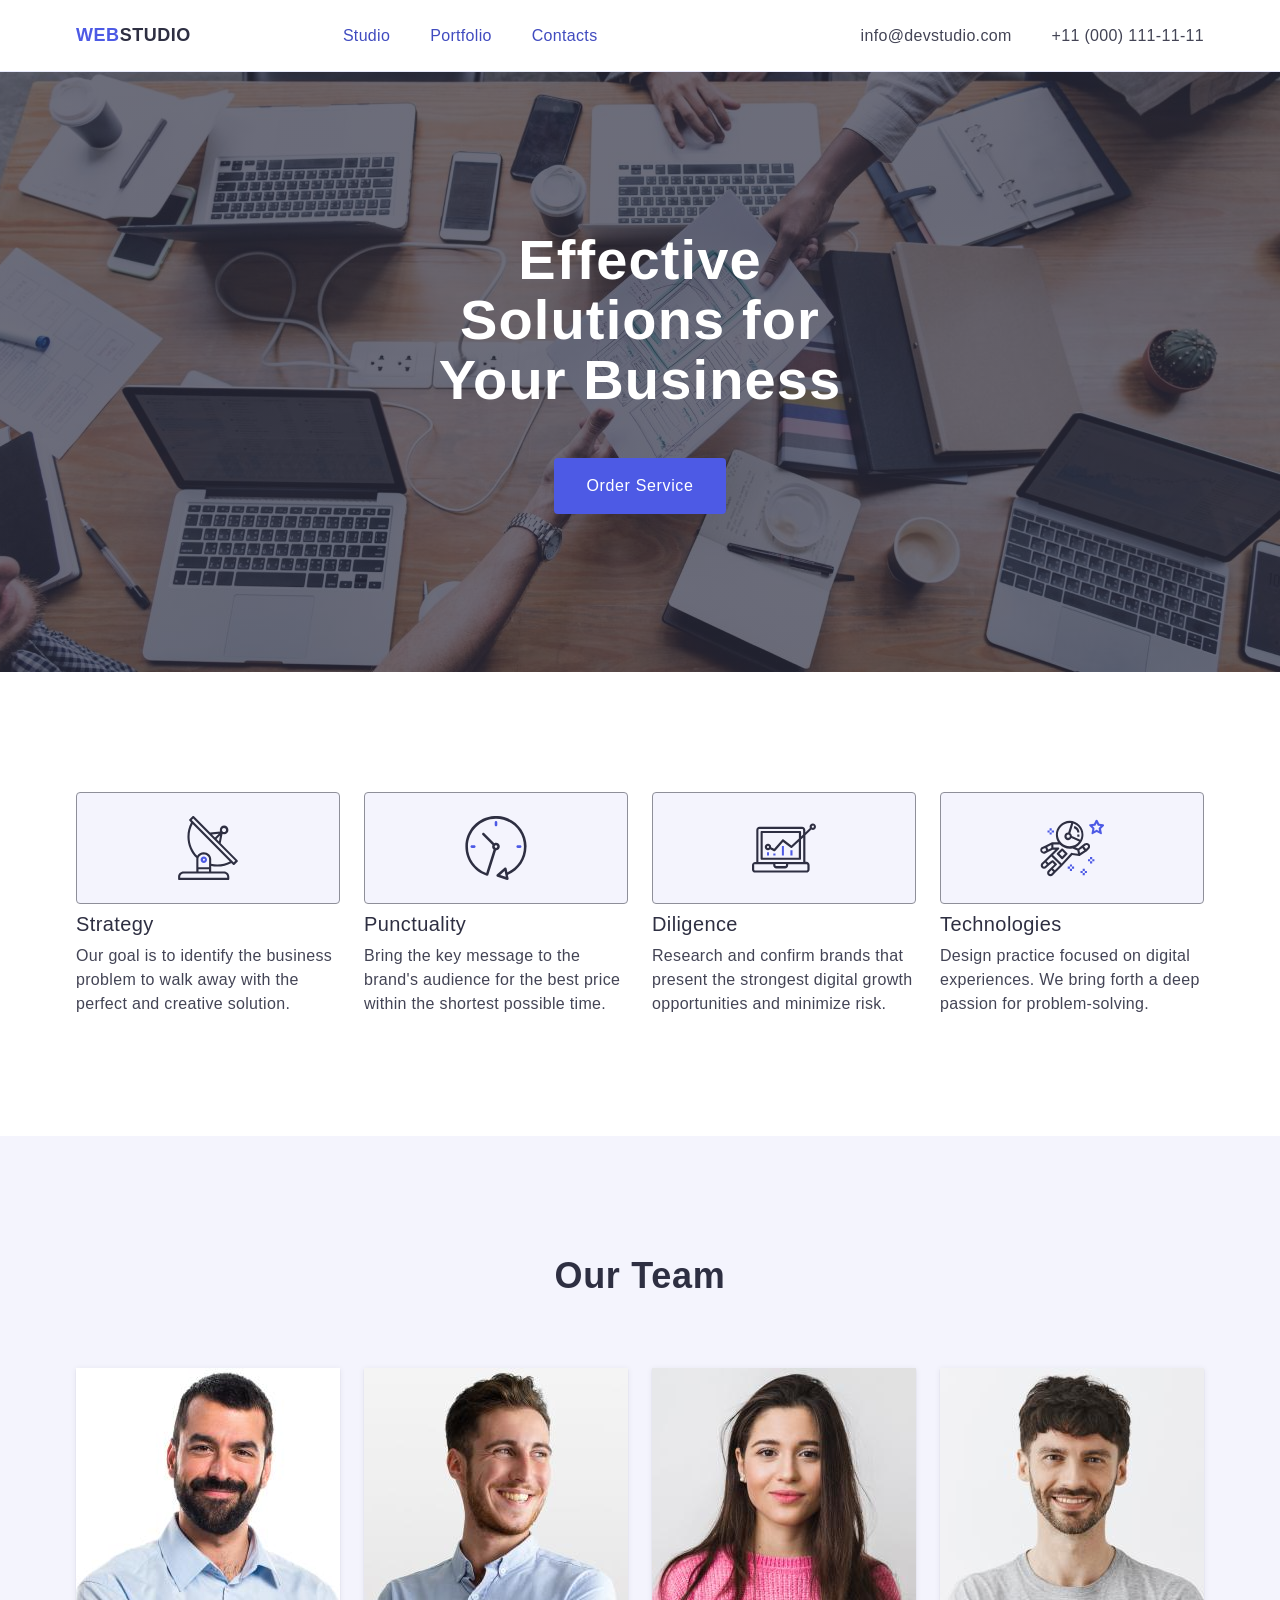
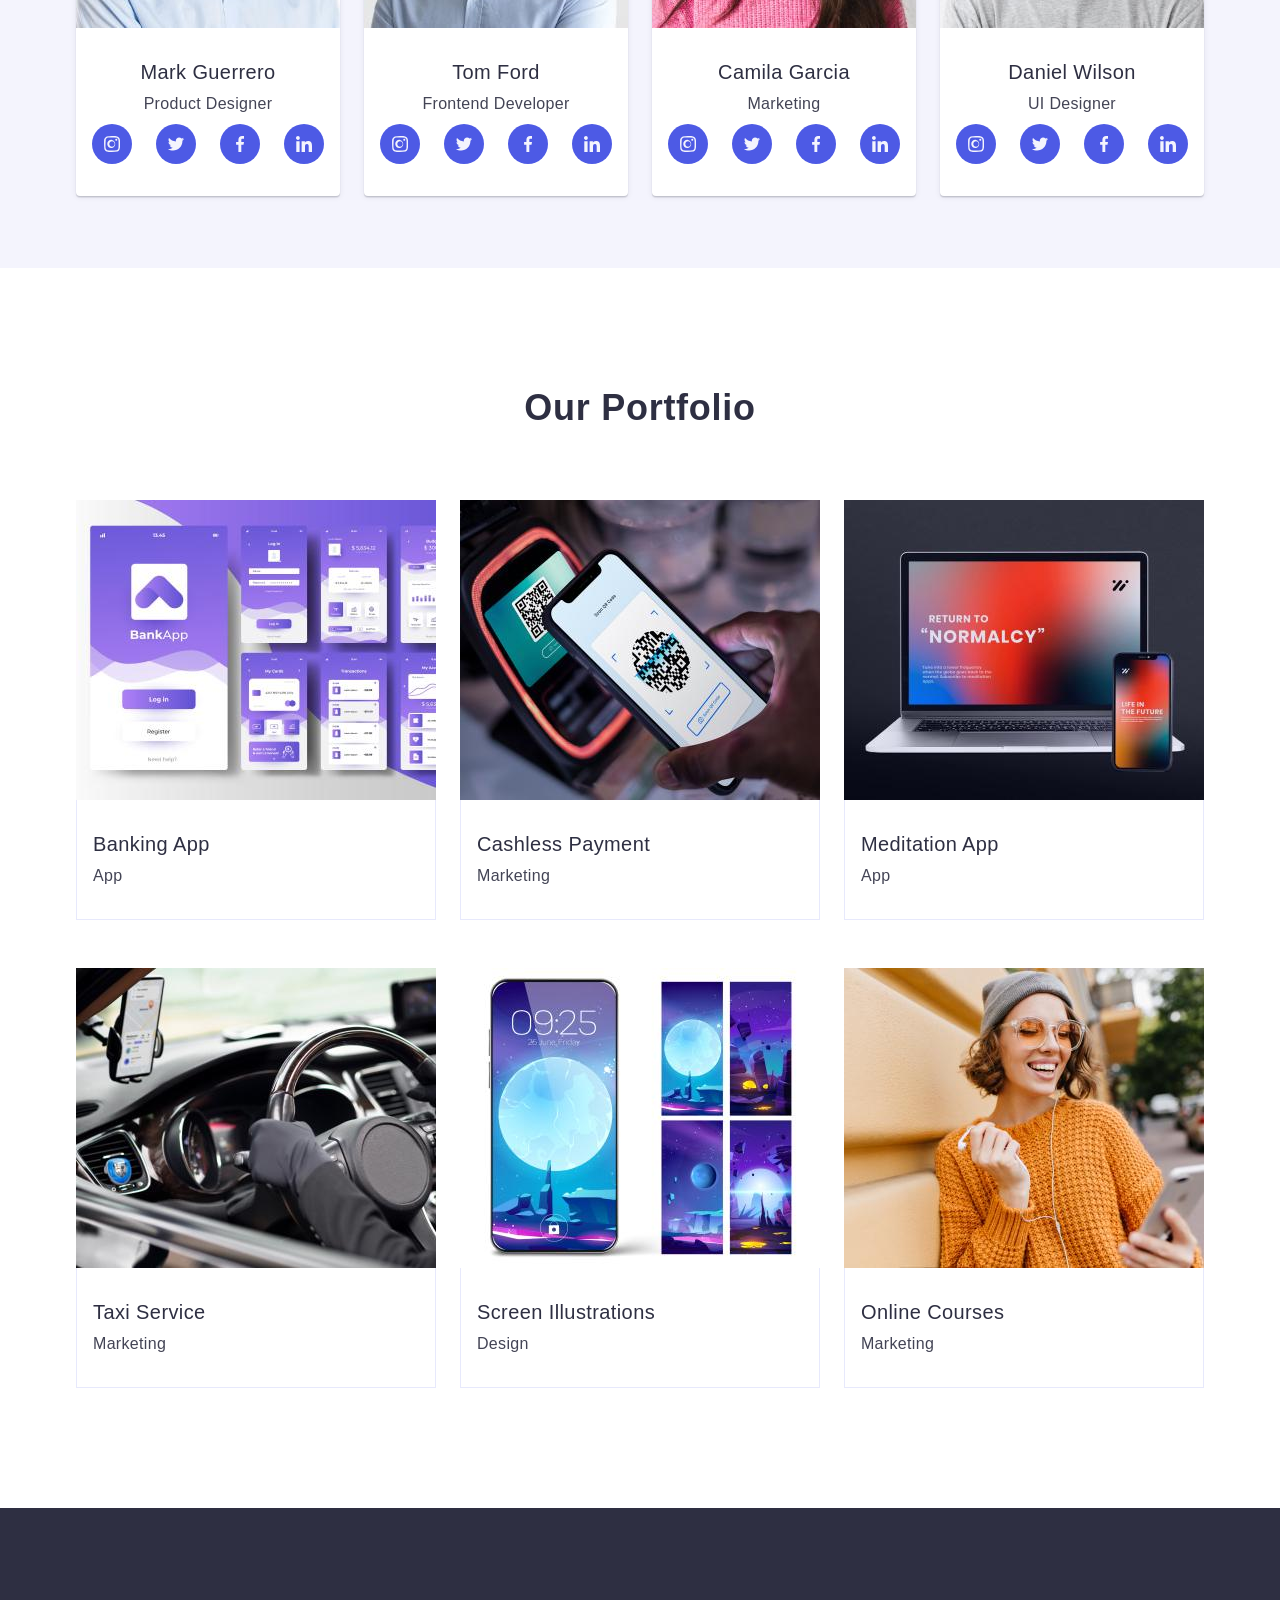
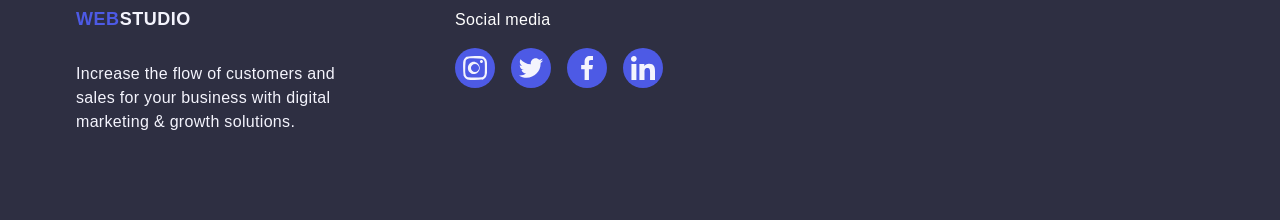
==== commit 17939b92: "Add files via upload" ====
--- a/index.html
+++ b/index.html
@@ -27,7 +27,11 @@
           >
           <ul class="navigation-list">
             <li class="navigation-list-item">
-              <a class="navigation-list-link" href="./index.html">Studio</a>
+              <a
+                class="navigation-list-link navigation-list-link-active"
+                href="./index.html"
+                >Studio</a
+              >
             </li>
             <li class="navigation-list-item">
               <a class="navigation-list-link" href="">Portfolio</a>
@@ -320,13 +324,13 @@
                   width="360"
                   height="300"
                 />
-                <div class="overlay">
-                  <p class="content">
-                    14 Stylish and User-Friendly App Design Concepts · Task
-                    Manager App · Calorie Tracker App · Exotic Fruit Ecommerce
-                    App · Cloud Storage App
-                  </p>
-                </div>
+                <!-- <div class="overlay"> -->
+                <p class="content overlay">
+                  14 Stylish and User-Friendly App Design Concepts · Task
+                  Manager App · Calorie Tracker App · Exotic Fruit Ecommerce App
+                  · Cloud Storage App
+                </p>
+                <!-- </div> -->
               </div>
               <div class="card-content">
                 <h3 class="portfolio-list-title">Banking App</h3>
@@ -342,13 +346,13 @@
                   width="360"
                   height="300"
                 />
-                <div class="overlay">
-                  <p class="content">
-                    14 Stylish and User-Friendly App Design Concepts · Task
-                    Manager App · Calorie Tracker App · Exotic Fruit Ecommerce
-                    App · Cloud Storage App
-                  </p>
-                </div>
+                <!-- <div class="overlay"> -->
+                <p class="content overlay">
+                  14 Stylish and User-Friendly App Design Concepts · Task
+                  Manager App · Calorie Tracker App · Exotic Fruit Ecommerce App
+                  · Cloud Storage App
+                </p>
+                <!-- </div> -->
               </div>
               <div class="card-content">
                 <h3 class="portfolio-list-title">Cashless Payment</h3>
@@ -364,13 +368,13 @@
                   width="360"
                   height="300"
                 />
-                <div class="overlay">
-                  <p class="content">
-                    14 Stylish and User-Friendly App Design Concepts · Task
-                    Manager App · Calorie Tracker App · Exotic Fruit Ecommerce
-                    App · Cloud Storage App
-                  </p>
-                </div>
+                <!-- <div class="overlay"> -->
+                <p class="content overlay">
+                  14 Stylish and User-Friendly App Design Concepts · Task
+                  Manager App · Calorie Tracker App · Exotic Fruit Ecommerce App
+                  · Cloud Storage App
+                </p>
+                <!-- </div> -->
               </div>
               <div class="card-content">
                 <h3 class="portfolio-list-title">Meditation App</h3>
@@ -386,13 +390,13 @@
                   width="360"
                   height="300"
                 />
-                <div class="overlay">
-                  <p class="content">
-                    14 Stylish and User-Friendly App Design Concepts · Task
-                    Manager App · Calorie Tracker App · Exotic Fruit Ecommerce
-                    App · Cloud Storage App
-                  </p>
-                </div>
+                <!-- <div class="overlay"> -->
+                <p class="content overlay">
+                  14 Stylish and User-Friendly App Design Concepts · Task
+                  Manager App · Calorie Tracker App · Exotic Fruit Ecommerce App
+                  · Cloud Storage App
+                </p>
+                <!-- </div> -->
               </div>
               <div class="card-content">
                 <h3 class="portfolio-list-title">Taxi Service</h3>
@@ -408,13 +412,13 @@
                   width="360"
                   height="300"
                 />
-                <div class="overlay">
-                  <p class="content">
-                    14 Stylish and User-Friendly App Design Concepts · Task
-                    Manager App · Calorie Tracker App · Exotic Fruit Ecommerce
-                    App · Cloud Storage App
-                  </p>
-                </div>
+                <!-- <div class="overlay"> -->
+                <p class="content overlay">
+                  14 Stylish and User-Friendly App Design Concepts · Task
+                  Manager App · Calorie Tracker App · Exotic Fruit Ecommerce App
+                  · Cloud Storage App
+                </p>
+                <!-- </div> -->
               </div>
               <div class="card-content">
                 <h3 class="portfolio-list-title">Screen Illustrations</h3>
@@ -430,13 +434,13 @@
                   width="360"
                   height="300"
                 />
-                <div class="overlay">
-                  <p class="content">
-                    14 Stylish and User-Friendly App Design Concepts · Task
-                    Manager App · Calorie Tracker App · Exotic Fruit Ecommerce
-                    App · Cloud Storage App
-                  </p>
-                </div>
+                <!-- <div class="overlay"> -->
+                <p class="content overlay">
+                  14 Stylish and User-Friendly App Design Concepts · Task
+                  Manager App · Calorie Tracker App · Exotic Fruit Ecommerce App
+                  · Cloud Storage App
+                </p>
+                <!-- </div> -->
               </div>
               <div class="card-content">
                 <h3 class="portfolio-list-title">Online Courses</h3>
--- a/css/styles.css
+++ b/css/styles.css
@@ -82,6 +82,9 @@
           display: flex;
           align-items: center;
           border-bottom: 1px solid #e7e9fc;
+          box-shadow: 0px 2px 1px rgba(46, 47, 66, 0.08),
+            0px 1px 1px rgba(46, 47, 66, 0.16),
+            0px 1px 6px rgba(46, 47, 66, 0.08);
         }
 
         .header .container 
@@ -125,15 +128,15 @@
           gap: 40px;
         }
 
-        .navigation-list-item
+        /* .navigation-list-item
         {
           position: relative;
-        }
-        .navigation-list-item:hover::after 
+        } */
+        /* .navigation-list-item:hover::after 
         {
           display: block;
-        }
-        .navigation-list-item::after 
+        } */
+      /* .navigation-list-item::after 
         {
           display: none;
           --height: 4px;
@@ -145,6 +148,26 @@
           position: absolute;
           left: 0;
           bottom: -24px;
+          bottom: calc(-1 x var(--height) - 5px);  
+          }  */
+
+        .navigation-list-link:hover::after 
+        {
+          display: block;
+        }
+
+        .navigation-list-link::after 
+        {
+          display: none;
+          --height: 4px;
+          border-radius: 2px;
+          content: "";
+          background-color: #404bbf;
+          width: 100%;
+          height: var(--height);
+          position: absolute;
+          left: 0;
+          bottom: -1px;
           /* bottom: calc(-1 x var(--height) - 5px);   */
         }
 
@@ -158,6 +181,9 @@
           color: #2E2F42;
           padding-top: 24px;
           padding-bottom: 24px;
+          position: relative;
+          color: #404bbf;
+          transition: color 250ms cubic-bezier(0.4, 0, 0.2, 1);
         }
             
         .address-list-mailto-phone
@@ -166,7 +192,8 @@
           line-height: 1.5;
           letter-spacing: 0.02em;
           text-decoration: none;
-          color: #434455; 
+          color: #434455;
+          transition: color 250ms cubic-bezier(0.4, 0, 0.2, 1);
         }
 
         .address 
@@ -456,7 +483,8 @@
        .portfolio-img-list
        {
         width: 360px;
-        transition: transform 250ms ease-in-out;
+        /* transition: transform 250ms ease-in-out; */
+        transition: box-shadow 250ms cubic-bezier(0.4, 0, 0.2, 1);
         /* transform: translateY(100%); */
        }
 
@@ -476,7 +504,7 @@
         height: 100%;
         background-color: rgba(77, 90, 229, 1);
         transform: translateY(100%);
-        transition: transform 250ms ease-in-out;
+        transition: transform 250ms cubic-bezier(0.4, 0, 0.2, 1);
        }
 
       .portfolio-img-list:hover .overlay 
@@ -488,8 +516,13 @@
       {
        line-height: 1.5;
        letter-spacing: 0.02em;
-       color: rgba(244, 244, 253, 1);
-       padding: 40px 32px 164px 32px;
+       color:#f4f4fd;
+       padding: 40px 32px; 
+       /* background-color: #4d5ae5; */
+       /* width: 100%; */
+       /* height: 100%; */
+       /* transform: translateY(100%); */
+       /* transition: transform 250ms cubic-bezier(0.4, 0, 0.2, 1); */
       }
 
        .card-content 
@@ -579,12 +612,12 @@
         color: #F4F4FD;
       }
 
-      .footer-social-media 
-      {
-        /* width: 208px; */
-        /* height: 80px;  */
-        /* padding-left: 120px;  */
-      }
+      /* .footer-social-media 
+      {
+        width: 208px;
+        height: 80px; 
+        padding-left: 120px; 
+      } */
 
       .footer-social 
       {
@@ -601,6 +634,14 @@
         display: flex;
         gap: 16px;
         /* padding-top: 16px; */
+      }
+
+      .footer-icon 
+      {
+        width: 40px;
+        height: 40px;
+        /* transition: background-color 250ms cubic-bezier(0.4, 0, 0.2, 1); */
+        cursor: pointer;
       }
 
      .footer-icon-link 
@@ -618,6 +659,7 @@
     .footer-icon-link:focus 
     {
       background-color: #31d0aa;
+      transition: background-color 250ms cubic-bezier(0.4, 0, 0.2, 1);
     }
 
     .footer-icon-svg 
